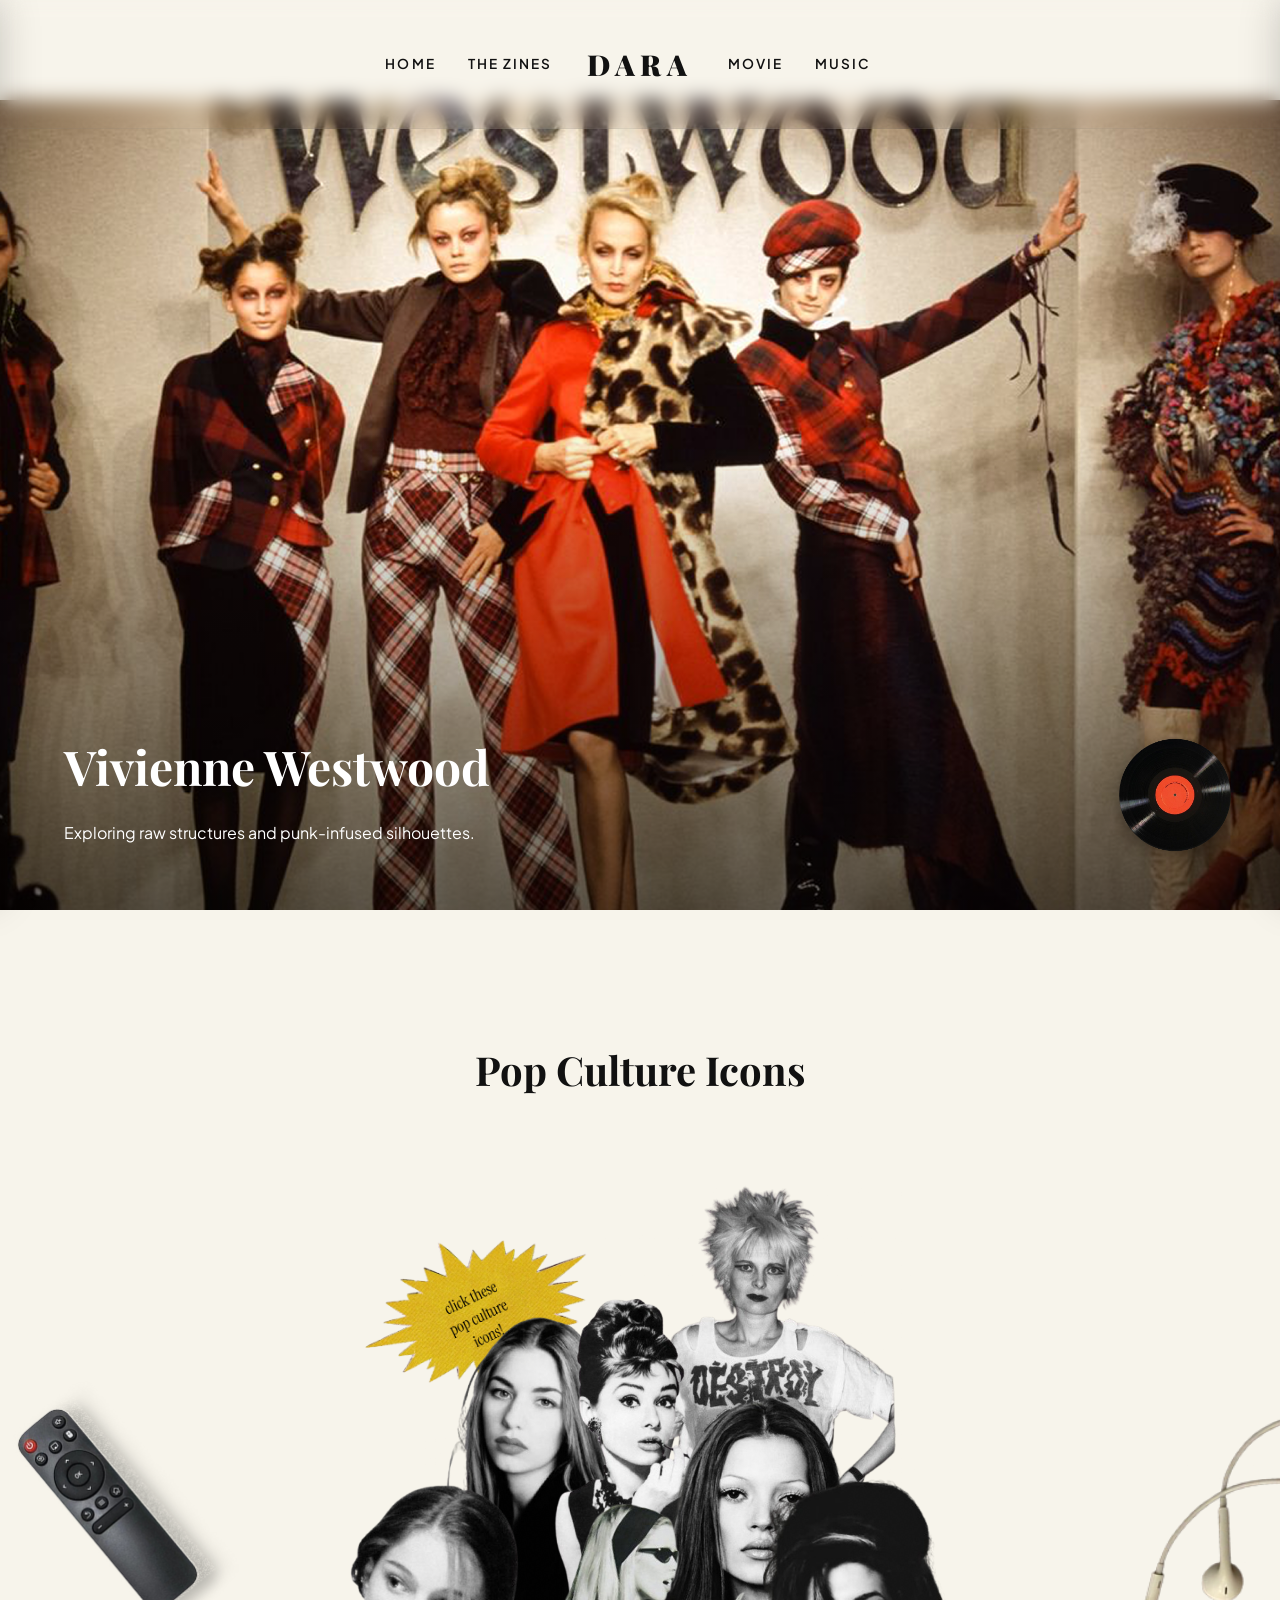
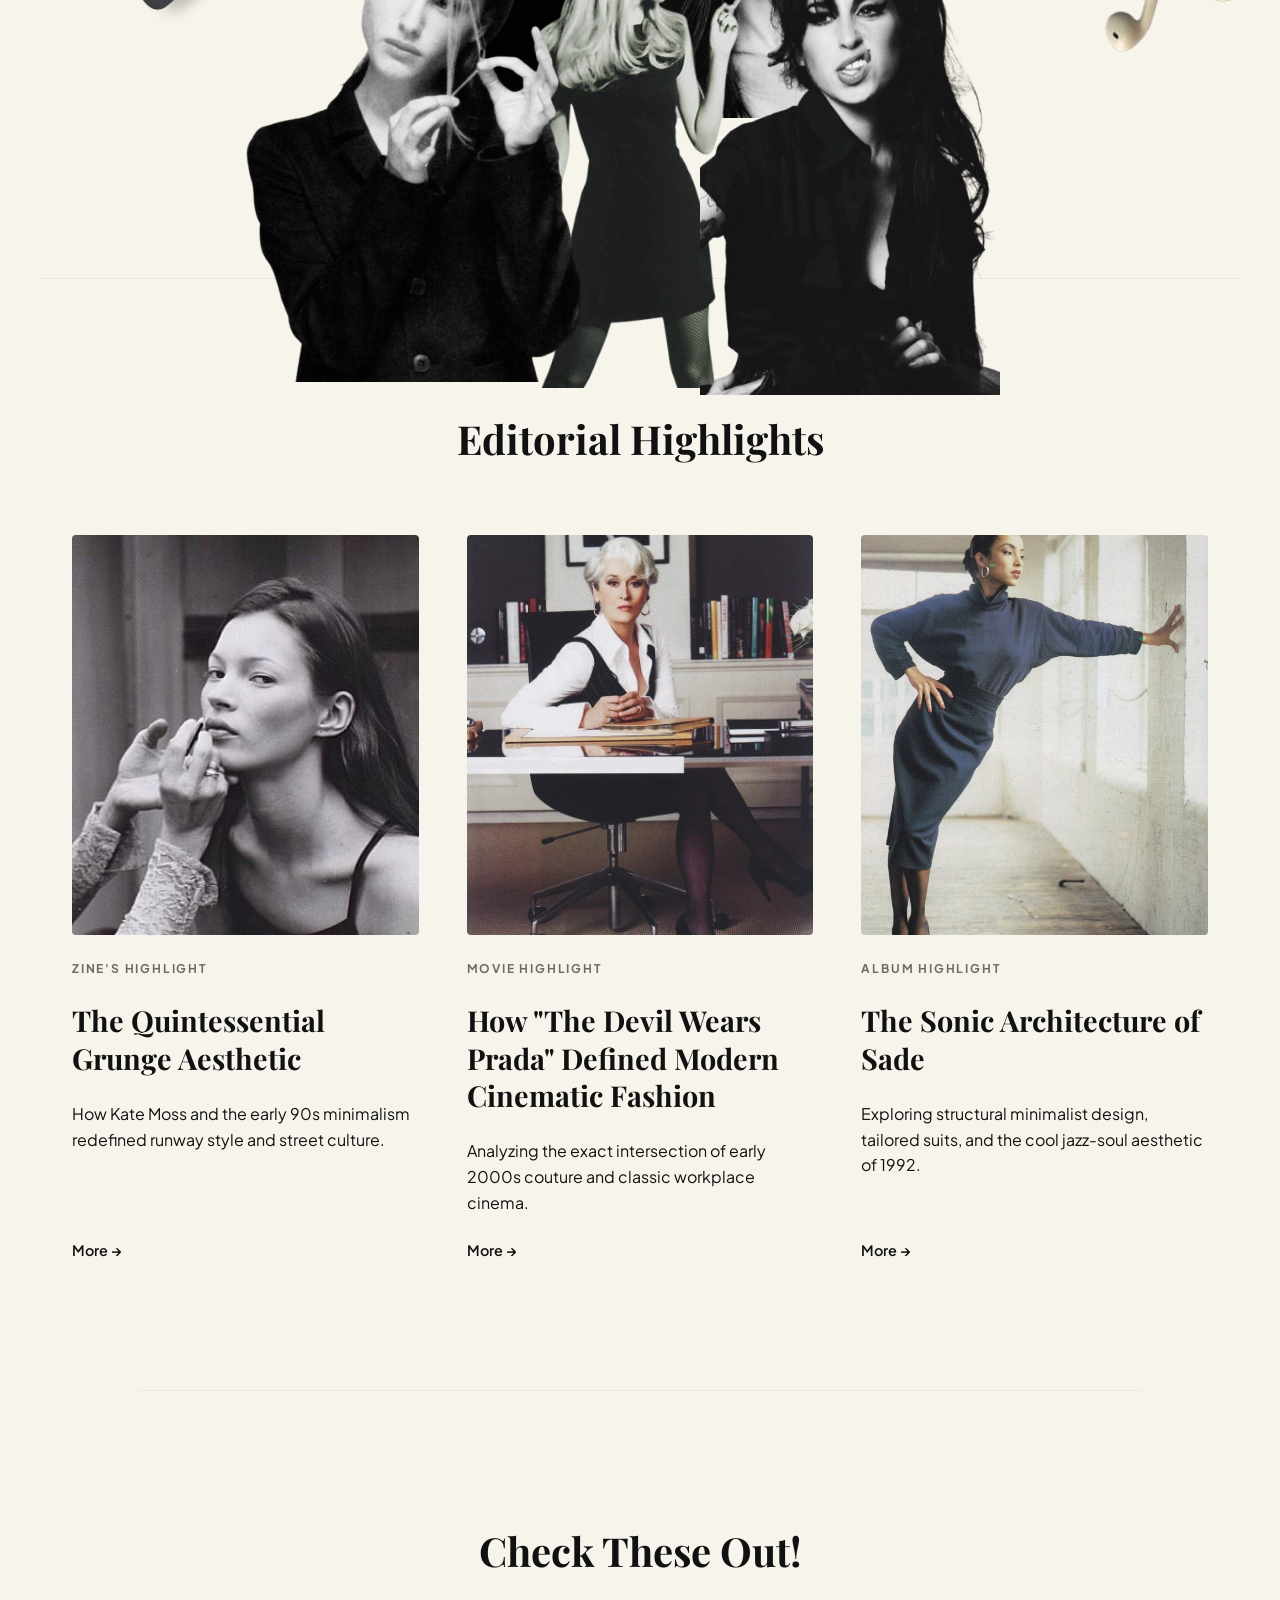
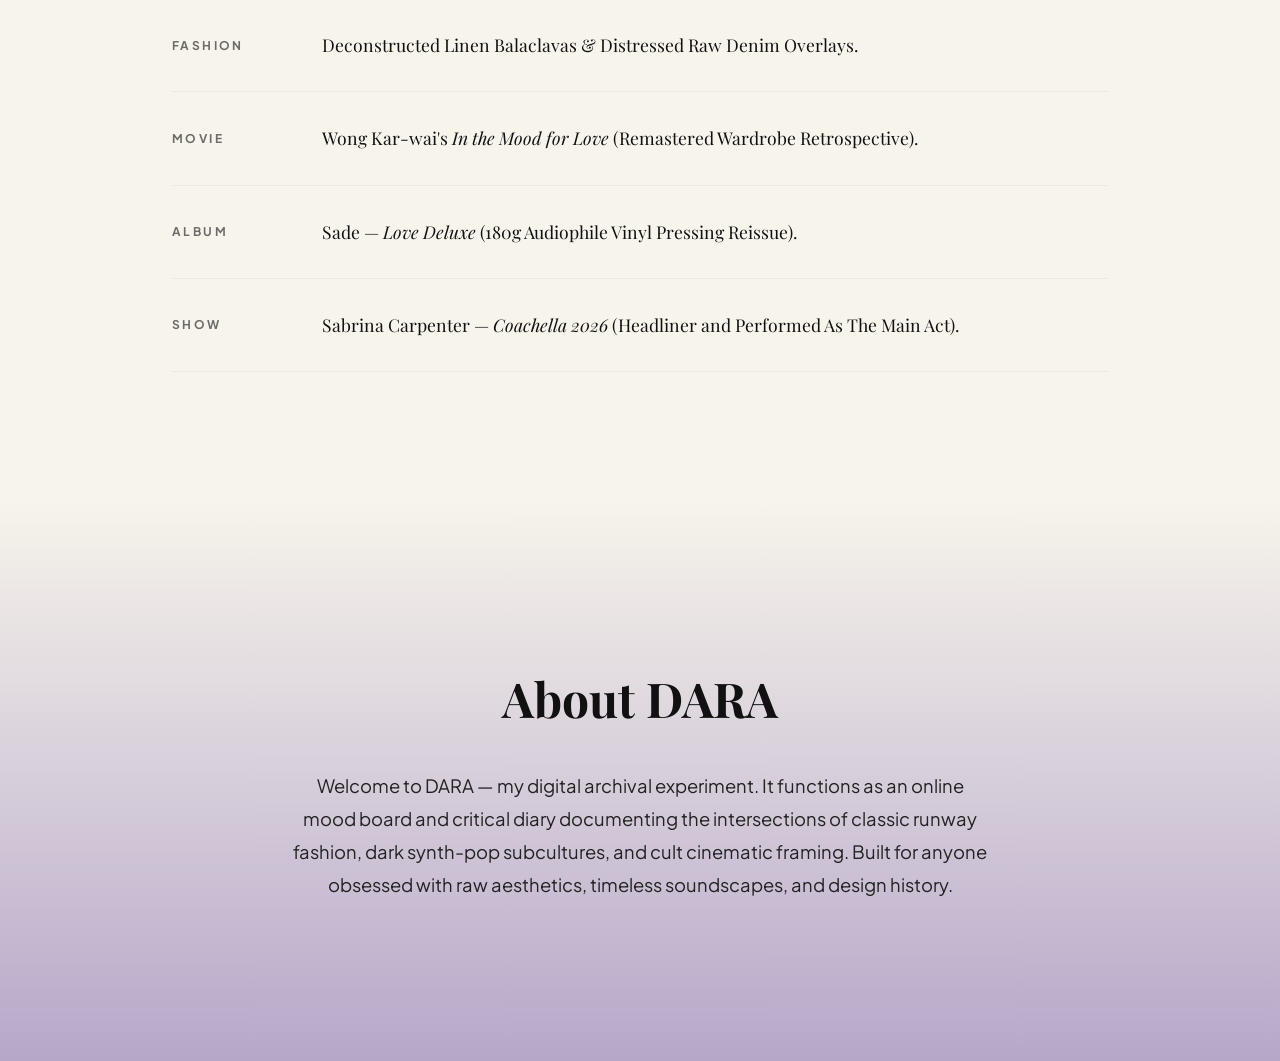
==== magazine.html @ bf5cf1cb "Update magazine.html" ====
<!DOCTYPE html>
<html lang="en">
<head>
    <meta charset="UTF-8">
    <meta name="viewport" content="width=device-width, initial-scale=1.0">
    <title>DARA — The Editor's Desk</title>
    <!-- Google Fonts for Editorial Typography -->
    <link rel="preconnect" href="https://fonts.googleapis.com">
    <link rel="preconnect" href="https://fonts.gstatic.com" crossorigin>
    <link href="https://fonts.googleapis.com/css2?family=Playfair+Display:ital,wght@0,400..900;1,400..900&family=Plus+Jakarta+Sans:ital,wght@0,200..800;1,200..800&display=swap" rel="stylesheet">
    
    <style>
        /* --- CSS VARIABLES & THEMES --- */
        :root {
            --bg-color: #F7F4EB;
            --text-color: #111111;
            --accent-color: #B6A7C9; /* Petal Dust */
            --modal-bg: rgba(233, 141, 178, 0.8); /* Vivienne Westwood Pink with high transparency */
            --nav-gap: 2rem;
            --font-serif: 'Playfair Display', Georgia, serif;
            --font-sans: 'Plus Jakarta Sans', sans-serif;
            --transition: all 0.4s cubic-bezier(0.25, 1, 0.5, 1);
        }

        [data-theme="dark"] {
            --bg-color: #111111;
            --text-color: #F7F4EB;
        }

        /* --- BASIC RESET & LAYOUT --- */
        * {
            box-sizing: border-box;
            margin: 0;
            padding: 0;
        }

        body {
            background-color: var(--bg-color);
            color: var(--text-color);
            font-family: var(--font-sans);
            transition: var(--transition);
            overflow-x: hidden;
            line-height: 1.6;
        }

        a {
            color: inherit;
            text-decoration: none;
        }

        /* --- HEADER & NAVIGATION --- */
        header {
            position: fixed;
            top: 0;
            left: 0;
            width: 100%;
            z-index: 100;
            background: transparent;
            backdrop-filter: blur(5px);
            border-bottom: 1px solid rgba(128,128,128,0.1);
   
   /* 2. Webkit support prefix for older Safari/Mac browsers */
   -webkit-backdrop-filter: blur(10px);
    backdrop-filter: blur(10px);
	transform: translateZ(0);		
        } 


        .nav-container {
            max-width: 1200px;
            margin: 0 auto;
            display: flex;
            justify-content: space-between;
            align-items: center;
            padding: 1.5rem 2rem;
        }

        .nav-links {
            display: flex;
            list-style: none;
            gap: var(--nav-gap);
            font-weight: 600;
            font-size: 0.85rem;
            letter-spacing: 0.15em;
            text-transform: uppercase;
            align-items: center;
            flex: 1;
        }

        .nav-links.left { justify-content: flex-end; padding-right: 3rem; }
        .nav-links.right { justify-content: flex-start; padding-left: 3rem; }

        /* --- LOGO WITH LIGHT/DARK SUN-MOON HOVER --- */
        .logo-wrapper {
            position: relative;
            cursor: pointer;
            display: flex;
            align-items: center;
            justify-content: center;
            width: 80px;
            height: 80px;
            z-index: 101;
        }

        .logo-text {
            font-family: var(--font-serif);
            font-size: 1.8rem;
            font-weight: 900;
            letter-spacing: 0.2em;
            z-index: 2;
            transition: var(--transition);
        }

        /* The celestial object background */
        .celestial-bg {
            position: absolute;
            width: 40px;
            height: 40px;
            border-radius: 50%;
            background: #E5C158; /* Sun yellow */
            opacity: 0;
            transform: scale(0) rotate(0deg);
            transition: var(--transition);
            z-index: 1;
        }

        /* Dark mode crescent variant */
        [data-theme="dark"] .celestial-bg {
            background: transparent;
            box-shadow: 10px 10px 0 0 #F7F4EB;
            width: 30px;
            height: 30px;
            border-radius: 50%;
        }

        .logo-wrapper:hover .celestial-bg {
            opacity: 0.8;
            transform: scale(1.3) rotate(45deg);
        }

        /* --- HERO SLIDESHOW (Fade In/Out) --- */
        .slideshow-section {
            height: 90vh;
            position: relative;
            overflow: hidden;
            margin-top: 100px;
        }

        .slide {
            position: absolute;
            top: 0;
            left: 0;
            width: 100%;
            height: 100%;
            opacity: 0;
            transition: opacity 1.5s ease-in-out;
            background-size: cover;
            background-position: center;
            display: flex;
            align-items: flex-end;
            padding: 4rem;
        }

        .slide.active {
            opacity: 1;
        }

        .slide-overlay {
            position: absolute;
            top: 0;
            left: 0;
            width: 100%;
            height: 100%;
            background: linear-gradient(to top, rgba(0,0,0,0.6) 0%, rgba(0,0,0,0) 60%);
            z-index: 1;
        }

        .slide-content {
            position: relative;
            z-index: 2;
            color: #fff;
            max-width: 600px;
        }

        .slide-content h2 {
            font-family: var(--font-serif);
            font-size: 3rem;
            margin-bottom: 1rem;
        }

        /* --- SCROLL REVEAL COLLAGE --- */
        .collage-section {
            padding: 8rem 2rem;
            text-align: center;
            max-width: 1100px;
            margin: 0 auto;
        }

        .collage-section h2 {
            font-family: var(--font-serif);
            font-size: 2.5rem;
            margin-bottom: 3rem;
        }

        /* Pop-up on scroll effect container */
        .reveal-box {
            opacity: 0;
            transform: translateY(100px);
            transition: opacity 1.2s cubic-bezier(0.215, 0.61, 0.355, 1), 
                        transform 1.2s cubic-bezier(0.215, 0.61, 0.355, 1);
        }

        .reveal-box.active {
            opacity: 1;
            transform: translateY(0);
        }

        /* --- COLLAGE-GRID STYLES --- */
        .collage-grid {
            position: relative;
            height: 600px;
            width: 100%;
            max-width: 1000px;
            margin: 0 auto;
            background: transparent;
            overflow: visible;
        }

        /* Ensure images render cleanly without borders or backgrounds */
        .collage-item {
            position: absolute;
            cursor: pointer;
            transition: var(--transition);
            background: transparent;
        }

        .collage-item img {
            width: 100%;
            height: auto;
            display: block;
            background: transparent;
        }

        .collage-item:hover {
            transform: scale(1.05);
            z-index: 15;
        }

        /* Positioning matching your transparent PNG layout */
        #natalie-clip { top: 55%; left: 10%; width: 34%; z-index: 5;}
        #amy-icon     { top: 52%; left: 56%; width: 30%; z-index: 5;}
        #kate-icon    { top: 38%; left: 47%; width: 34%; z-index: 3;}
        #audrey-icon  { top: 10%; left: 36%; width: 30%; z-index: 2;}
        #viv-icon     { top: 5%;  left: 45%; width: 33%; z-index: 1;}
        #sofia-icon   { top: 25%; left: 24%; width: 32%; z-index: 0;}
        #claudia-icon { top: 58%; left: 30%; width: 36%; z-index: 4;}

        /* The Speech Bubble (non-clickable info asset) */
        #speech-bubble {
            top: 15%; 
            left: 20%; 
            width: 28%;
            pointer-events: none;
            z-index: -1;
        }

        /* Invisible Hotspots over your Remote and Earphone positions */
        .hotspot-trigger {
            position: absolute;
            cursor: pointer;
            background: transparent;
            border: none;
            outline: none;
            z-index: 12;
            transition: transform 0.3s ease;
        }
        .hotspot-trigger:hover {
            transform: scale(1.1);
        }

        /* Aligning remote and earphone layers on the left side */
        #remote-icon {
            top: 37%;
            left: -14%;
            width: 25%;
            z-index: 10;
            cursor: pointer;
        }

        #earphone-icon {
            top: 30%;
            left: 90%;
            width: 45%;
            z-index: 9;
            cursor: pointer;
        }

     /* --- UPDATED SIDE SLIDE-IN PANELS --- */
        .slide-panel {
            position: fixed;
            top: 0;
            width: 420px;
            height: 100vh;
            background-color: var(--bg-color);
            color: var(--text-color);
            z-index: 9999;
            padding: 3rem 2rem;
            transition: transform 0.5s cubic-bezier(0.16, 1, 0.3, 1);
            box-shadow: 0 0 40px rgba(0,0,0,0.2);
            overflow-y: auto;
            display: flex;
            flex-direction: column;
            border-left: 1px solid rgba(128,128,128,0.1);
            border-right: 1px solid rgba(128,128,128,0.1);
        }

        /* Movie panel starts hidden off the LEFT screen edge */
        #moviePanel {
            left: 0;
            right: auto;
            transform: translateX(-100%);
        }

        /* Music panel starts hidden off the RIGHT screen edge */
        #musicPanel {
            right: 0;
            left: auto;
            transform: translateX(100%);
        }

        /* Force panels to slide smoothly to their active states */
        #moviePanel.active {
            transform: translateX(0) !important;
        }

        #musicPanel.active {
            transform: translateX(0) !important;
        }
        .slide-panel.active {
            transform: translateX(0);
        }

        /* Internal Panel styling */
        .panel-header {
            display: flex;
            justify-content: space-between;
            align-items: center;
            margin-bottom: 2.5rem;
            padding-bottom: 1rem;
            border-bottom: 1px solid rgba(128,128,128,0.15);
        }

        .panel-header h3 {
            font-family: var(--font-serif);
            font-size: 1.8rem;
            letter-spacing: 0.05em;
            text-transform: uppercase;
        }

        .close-panel-btn {
            background: transparent;
            border: none;
            font-size: 2rem;
            cursor: pointer;
            color: var(--text-color);
            line-height: 1;
            transition: transform 0.3s ease;
        }

        .close-panel-btn:hover {
            transform: rotate(90deg);
        }

        /* Curated Card List Inside Panels */
        .panel-content-list {
            display: flex;
            flex-direction: column;
            gap: 2rem;
        }

        .panel-card {
            display: flex;
            flex-direction: column;
            gap: 0.8rem;
        }

        .panel-card-img {
            width: 100%;
            height: 180px;
            object-fit: cover;
            border-radius: 4px;
            filter: grayscale(40%);
            transition: filter 0.3s ease;
        }

        .panel-card:hover .panel-card-img {
            filter: grayscale(0%);
        }

        .panel-card-meta {
            font-size: 0.7rem;
            font-weight: 700;
            text-transform: uppercase;
            letter-spacing: 0.1em;
            opacity: 0.6;
        }

        .panel-card-title {
            font-family: var(--font-serif);
            font-size: 1.25rem;
            line-height: 1.3;
        }

        .panel-card-desc {
            font-size: 0.9rem;
            opacity: 0.8;
        }
        
        /* Placeholders representing the pop culture collage assets */
        .item-center { width: 320px; z-index: 2; }
        .item-left { left: 10%; width: 180px; transform: rotate(-5deg); }
        .item-right { right: 10%; width: 180px; transform: rotate(5deg); }

        .collage-img {
            width: 100%;
            height: auto;
            border-radius: 8px;
            display: block;
        }

        .floating-badge {
            position: absolute;
            top: 10%;
            left: 20%;
            background: #E5C158;
            color: #000;
            padding: 10px 20px;
            font-size: 0.8rem;
            font-weight: 700;
            text-transform: uppercase;
            clip-path: polygon(50% 0%, 90% 20%, 100% 60%, 75% 100%, 25% 100%, 0% 60%, 10% 20%);
            animation: bounce 3s infinite ease-in-out;
            pointer-events: none;
        }

        /* Panel Overlay */
        .panel-overlay {
            position: fixed;
            top: 0;
            left: 0;
            width: 100%;
            height: 100%;
            background: rgba(0,0,0,0.5);
            opacity: 0;
            pointer-events: none;
            transition: opacity 0.4s ease;
            z-index: 9998;
        }

        .panel-overlay.active {
            opacity: 1;
            pointer-events: all;
        }

        /* --- ARTICLE HIGHLIGHTS --- */
        .highlights-section {
            padding: 8rem 2rem;
            max-width: 1200px;
            margin: 0 auto;
            border-top: 1px solid rgba(128,128,128,0.1);
        }

        .highlights-section h2 {
            font-family: var(--font-serif);
            font-size: 2.5rem;
            margin-bottom: 4rem;
            text-align: center;
        }

        .highlights-grid {
            display: grid;
            grid-template-columns: repeat(auto-fit, minmax(320px, 1fr));
            gap: 3rem;
        }

        .article-card {
            display: flex;
            flex-direction: column;
            gap: 1.5rem;
        }

        .article-img {
            width: 100%;
            height: 400px;
            background-color: rgba(128,128,128,0.2);
            object-fit: cover;
            border-radius: 4px;
        }

        .article-tag {
            font-size: 0.75rem;
            font-weight: 700;
            letter-spacing: 0.15em;
            text-transform: uppercase;
            opacity: 0.6;
        }

        .article-title {
            font-family: var(--font-serif);
            font-size: 1.8rem;
            line-height: 1.3;
        }

        .article-link {
            font-weight: 600;
            font-size: 0.9rem;
            display: inline-flex;
            align-items: center;
            gap: 0.5rem;
            margin-top: auto;
        }

        /* --- CHECK THESE OUT SECTION --- */
        .recommend-section {
            padding: 8rem 2rem;
            max-width: 1000px;
            margin: 0 auto;
            border-top: 1px solid rgba(128,128,128,0.1);
        }

        .recommend-section h2 {
            font-family: var(--font-serif);
            font-size: 2.5rem;
            margin-bottom: 3rem;
            text-align: center;
        }

        .recommend-list {
            display: flex;
            flex-direction: column;
            gap: 2rem;
        }

        .recommend-item {
            display: grid;
            grid-template-columns: 150px 1fr;
            padding-bottom: 2rem;
            border-bottom: 1px solid rgba(128,128,128,0.1);
            align-items: center;
        }

        .recommend-category {
            font-size: 0.75rem;
            font-weight: 700;
            letter-spacing: 0.2em;
            text-transform: uppercase;
            opacity: 0.6;
        }

        .recommend-content {
            font-size: 1.1rem;
            font-family: var(--font-serif);
        }

        /* --- ABOUT ME WITH GRADIENT BACKGROUND --- */
        .about-section {
            padding: 10rem 2rem;
            text-align: center;
            /* Gradient transitioning from natural page background to Petal Dust */
            background: linear-gradient(to bottom, var(--bg-color) 0%, var(--accent-color) 100%);
            transition: background 0.8s ease;
        }

        .about-container {
            max-width: 700px;
            margin: 0 auto;
        }

        .about-container h2 {
            font-family: var(--font-serif);
            font-size: 3rem;
            margin-bottom: 2rem;
            color: #111111; /* Keep readable on petal dust */
        }

        .about-container p {
            font-size: 1.15rem;
            line-height: 1.8;
            color: #222222;
        }

      /* --- LOOKBOOK MODAL (Sleek, Tiny & See-Through) --- */
        .modal {
            position: fixed;
            top: 0;
            left: 0;
            width: 100%;
            height: 100%;
            background: rgba(0,0,0,0.4); /* Softer backdrop behind the modal */
            z-index: 200;
            opacity: 0;
            pointer-events: none;
            transition: var(--transition);
            display: flex;
            align-items: center;
            justify-content: center;
            padding: 1rem;
        }

        .modal.active {
            opacity: 1;
            pointer-events: all;
        }

        .modal-content {
            background-color: rgba(233, 141, 178, 0.35); /* Lowered opacity dramatically */
            backdrop-filter: blur(8px);
            -webkit-backdrop-filter: blur(8px);
            color: var(--text-color);
            width: auto; /* Shrinks container exactly to image width */
            max-width: 550px; /* Kept it tiny and constrained */
            border-radius: 12px;
            padding: 1.5rem; /* Reduced massive padding */
            position: relative;
            transform: scale(0.95);
            transition: var(--transition);
            box-shadow: 0 15px 30px rgba(0,0,0,0.25);
            border: 1px solid rgba(255, 255, 255, 0.2);
        }

        .modal.active .modal-content {
            transform: scale(1);
        }

        .close-modal {
            position: absolute;
            top: 0.75rem;
            right: 1rem;
            background: transparent;
            border: none;
            font-size: 1.8rem;
            cursor: pointer;
            color: #111;
            z-index: 10;
            transition: transform 0.3s ease;
        }
        
        /* Forces dark mode compatibility if you toggle the celestial theme */
        [data-theme="dark"] .close-modal {
            color: #fff;
        }

        .close-modal:hover {
            transform: rotate(90deg);
        }

        /* Switched grid layout to a vertical stack to highlight image */
        .lookbook-grid {
            display: flex;
            flex-direction: column;
            gap: 1rem;
            align-items: center;
        }

        .lookbook-main-img {
            width: 100%;
            max-height: 480px;
            object-fit: contain;
            border-radius: 6px;
        }

        .lookbook-details {
            text-align: center;
            width: 100%;
            padding: 0 0.5rem;
        }

        .lookbook-details h3 {
            font-family: var(--font-serif);
            font-size: 1.6rem;
            margin-bottom: 0.25rem;
        }

        .lookbook-details p {
            font-size: 0.9rem;
            line-height: 1.4;
            opacity: 0.85;
        }

        /* --- ANIMATIONS --- */
        @keyframes bounce {
            0%, 100% { transform: translateY(0); }
            50% { transform: translateY(-10px); }
        }

        /* --- RESPONSIVE ADJUSTMENTS --- */
        @media (max-width: 768px) {
            .nav-container {
                flex-direction: column;
                gap: 1rem;
            }
            .nav-links.left { padding: 0; justify-content: center; }
            .nav-links.right { padding: 0; justify-content: center; }
            .slideshow-section { height: 60vh; }
            .lookbook-grid { grid-template-columns: 1fr; }
            .lookbook-main-img { height: 300px; }
        }
		
		/* Container Wrapper Positioned at Bottom Right */
.music-widget-wrapper {
  position: fixed;
  bottom: 20px;
  right: 20px;
  z-index: 99999;
  font-family: -apple-system, BlinkMacSystemFont, "Segoe UI", Roboto, sans-serif;
  box-sizing: border-box;
}

/* ── SPINNING CD IMAGE TRIGGER STYLES ── */
		
		/* ── SCROLLING ANCHOR & SCALE ADJUSTMENT FOR THE CD ONLY ── */
#widget-cd-trigger {
    position: fixed; /* Makes it follow smoothly when you scroll */
    bottom: 30px;    /* Distance from the bottom of the screen */
    right: 30px;     /* Distance from the right side of the screen */
    width: 150px;     /* 👈 Increased width (adjust this number to go even bigger) */
    height: 150px;    /* 👈 Increased height (keep this matching width for a perfect circle) */
    z-index: 9998;   /* Keeps it floating securely above the text layers */
    cursor: pointer;
}

#widget-cd-trigger img {
    width: 100%;
    height: 100%;
    display: block;
}
		
.cd-trigger {
  width: 70px;
  height: 70px;
  cursor: pointer;
  display: flex;
  align-items: center;
  justify-content: center;
  transition: transform 0.3s ease, opacity 0.3s ease;
}

.cd-image {
  width: 100%;
  height: 100%;
  object-fit: contain;
  filter: drop-shadow(0 4px 8px rgba(0, 0, 0, 0.3));
  animation: constant-spin 4s linear infinite; /* Keeps YOUR cd spinning constantly */
}

.cd-trigger:hover {
  transform: scale(1.1);
}

/* Constant Rotation Keyframe */
@keyframes constant-spin {
  from { transform: rotate(0deg); }
  to { transform: rotate(360deg); }
}

/* ── VISIBILITY TOGGLES ── */
.widget-hidden {
  opacity: 0 !important;
  transform: translateY(20px) scale(0.95) !important;
  pointer-events: none !important;
}

.cd-hidden {
  opacity: 0;
  pointer-events: none;
  transform: scale(0.5) rotate(180deg);
}

/* ── MUSIC WIDGET STYLES ── */
.music-widget {
  width: 280px;
  background: linear-gradient(135deg, rgba(210, 215, 223, 0.45), rgba(150, 160, 175, 0.45));
  backdrop-filter: blur(12px);
  -webkit-backdrop-filter: blur(12px);
  border: 1px solid rgba(255, 255, 255, 0.4);
  border-radius: 16px;
  padding: 20px;
  box-shadow: 0 8px 32px 0 rgba(0, 0, 0, 0.15);
  color: #2c3e50;
  transition: all 0.4s cubic-bezier(0.25, 1, 0.5, 1);
  overflow: hidden;
  opacity: 1;
}

.widget-header {
  font-size: 11px;
  text-transform: uppercase;
  letter-spacing: 2px;
  text-align: center;
  opacity: 0.7;
  border-bottom: 1px solid rgba(0, 0, 0, 0.1);
  padding-bottom: 8px;
  margin-bottom: 12px;
}

.now-playing-label {
  font-size: 13px;
  font-weight: 600;
  text-align: center;
  margin-bottom: 8px;
}

.widget-controls {
  display: flex;
  justify-content: center;
  gap: 20px;
  margin-bottom: 15px;
}

.nav-btn {
  background: none;
  border: none;
  font-size: 18px;
  cursor: pointer;
  color: #2c3e50;
  padding: 5px 10px;
  transition: transform 0.2s;
}

.nav-btn:hover { transform: scale(1.2); }

.album-cover-box {
  width: 140px;
  height: 140px;
  margin: 0 auto 15px auto;
  border-radius: 8px;
  overflow: hidden;
  box-shadow: 0 4px 15px rgba(0, 0, 0, 0.1);
  background-color: rgba(0, 0, 0, 0.05);
}

.album-cover-box img { width: 100%; height: 100%; object-fit: cover; }
.track-title { font-weight: bold; font-size: 16px; text-align: center; margin-bottom: 2px; }
.artist-name { font-size: 13px; text-align: center; opacity: 0.8; margin-bottom: 15px; }

.widget-footer-controls {
  display: flex;
  align-items: center;
  gap: 10px;
  border-top: 1px solid rgba(0, 0, 0, 0.1);
  padding-top: 12px;
}

.volume-label { font-size: 12px; font-weight: 500; }
.volume-bar { flex-grow: 1; accent-color: #7f8c8d; cursor: pointer; height: 4px; }

.close-btn {
  background: rgba(0, 0, 0, 0.08);
  border: none;
  font-size: 16px;
  font-weight: bold;
  cursor: pointer;
  width: 24px;
  height: 24px;
  border-radius: 50%;
  display: flex;
  align-items: center;
  justify-content: center;
  color: #2c3e50;
  transition: background 0.2s;
}

.close-btn:hover {
  background: rgba(231, 76, 60, 0.2);
  color: #c0392b;
}

/* Collapsed Layout Modifications */
.music-widget.collapsed {
  width: 220px;
  padding: 12px 15px;
  border-radius: 12px;
}
.music-widget.collapsed .widget-expanded-content {
  opacity: 0; max-height: 0; pointer-events: none; margin-bottom: 0;
}
.music-widget.collapsed .widget-footer-controls { border-top: none; padding-top: 0; }
.music-widget.collapsed .volume-label { display: none; }
        
        /* Add scroll-behavior to your html selector */
        html {
            scroll-behavior: smooth; 
        }

        /* Add scroll-margin-top to your article-card class so it stops beautifully below the header */
        .article-card {
            scroll-margin-top: 120px; 
        }
        
    </style>
</head>
<body data-theme="light">

    <!-- HEADER / NAVIGATION -->
    <header>
        <div class="nav-container">
            <!-- Left Side Navigation Links -->
            <ul class="nav-links left">
                <li><a href="index.html">Home</a></li>
                <li><a href="#fashion">The Zines</a></li>
            </ul>

            <!-- Interactive Logo in Center -->
            <div class="logo-wrapper" onclick="toggleTheme()" title="Click to Change Theme">
                <div class="celestial-bg"></div>
                <div class="logo-text">DARA</div>
            </div>

           <!-- Right Side Navigation Links (UPDATED) -->
        <ul class="nav-links right">
            <li><a href="javascript:void(0)" onclick="togglePanel('moviePanel')">Movie</a></li>
            <li><a href="javascript:void(0)" onclick="togglePanel('musicPanel')">Music</a></li>
        </ul>
        </div>
    </header>

    <!-- FADE SLIDESHOW -->
    <section id="home" class="slideshow-section">
        <!-- Slide 1 -->
        <div class="slide active" style="background-image: url('img/previews/previews/preview1.png');">
            <div class="slide-overlay"></div>
            <div class="slide-content">
                <h2>Vivienne Westwood</h2>
                <p>Exploring raw structures and punk-infused silhouettes.</p>
            </div>
        </div>
        <!-- Slide 2 -->
        <div class="slide" style="background-image: url('img/previews/previews/preview2.png');">
            <div class="slide-overlay"></div>
            <div class="slide-content">
                <h2>Sofia's Vison</h2>
                <p>Cinematic snapshots that becomes cult clasics.</p>
            </div>
        </div>
        <!-- Slide 3 -->
        <div class="slide" style="background-image: url('img/previews/previews/preview3.png');">
            <div class="slide-overlay"></div>
            <div class="slide-content">
                <h2>ME AND MR JONES</h2>
                <p>Amy's sounds.</p>
            </div>
        </div>
    </section>

   <!-- SCROLL POP-UP COLLAGE (CLEAN VERSION) -->
    <section class="collage-section">
        <h2>Pop Culture Icons</h2>
        
        <div class="reveal-box" id="scrollCollage">
            <div class="collage-grid">
                
                <!-- Non-clickable Speech Bubble -->
                <div class="collage-item" id="speech-bubble">
                    <img src="img/star.png" alt="Interaction Callout">
                </div>

                <!-- Just use data-id to map to the JavaScript database -->
                <div class="collage-item" id="audrey-icon" data-id="audrey">
                    <img src="img/icons/icons/audrey.png" alt="Audrey Hepburn">
                </div>
                
                <div class="collage-item" id="viv-icon" data-id="viv">
                    <img src="img/icons/icons/viv.png" alt="Vivienne Westwood">
                </div>

                <div class="collage-item" id="kate-icon" data-id="kate">
                    <img src="img/icons/icons/kate.png" alt="Kate Moss">
                </div>

                <div class="collage-item" id="amy-icon" data-id="amy">
                    <img src="img/icons/icons/amy.png" alt="Amy Winehouse">
                </div>
                
                <div class="collage-item" id="natalie-clip" data-id="natalie">
                    <img src="img/icons/icons/natalie.png" alt="Natalie Portman">
                </div>

                <div class="collage-item" id="sofia-icon" data-id="sofia">
                    <img src="img/icons/icons/sofia.png"
						 alt="Sofia Coppola">
				
                </div>
                
                <div class="collage-item" id="claudia-icon" data-id="claudia">
                    <img src="img/icons/icons/claudia.png" alt="Claudia Schiffer">
                </div>

                <!-- Interactive triggers for slide-in panels -->
                <div class="collage-item" id="remote-icon" onclick="togglePanel('moviePanel')">
                    <img src="img/remote.png" alt="Movie Trigger">
                </div>

                <div class="collage-item" id="earphone-icon" onclick="togglePanel('musicPanel')">
                    <img src="img/earphone.png" alt="Music Trigger">
                </div>

            </div>
        </div>
    </section>

    <!-- ARTICLE HIGHLIGHTS -->
    <section class="highlights-section">
        <h2>Editorial Highlights</h2>
        <div class="highlights-grid">
            
            <!-- Article 1: Fashion (This is the new highlight linked from the top nav bar) -->
        <article id="fashion" class="article-card">
            <img class="article-img" src="img/kateM.jpg" alt="Fashion Highlight">
            <span class="article-tag">Zine's Highlight</span>
            <h3 class="article-title">The Quintessential Grunge Aesthetic</h3>
            <p>How Kate Moss and the early 90s minimalism redefined runway style and street culture.</p>
    <!-- Triggers the Kate Moss lookbook popup directly -->
    <a href="javascript:void(0)" onclick="openLookbook('Kate Moss', 'img/lookbooks/lookbooks/Kate Moss.png', 'The quintessential grunge aesthetic, defining 90s cool.')" class="article-link">More &rarr;</a>
</article>
            
            <!-- Article 2: Movie -->
            <article id="movie" class="article-card">
                <img class="article-img" src="img/DWP.jpg" alt="Cinema Still">
                <span class="article-tag">Movie Highlight</span>
                <h3 class="article-title">How "The Devil Wears Prada" Defined Modern Cinematic Fashion</h3>
                <p>Analyzing the exact intersection of early 2000s couture and classic workplace cinema.</p>
                <a href="javascript:void(0)" onclick="togglePanel('moviePanel', 'prada-entry')" class="article-link">More &rarr;</a>
</article>

            <!-- Article 3: Music -->
            <article id="music" class="article-card">
                <img class="article-img" src="img/Sade.jpg" alt="Vinyl Archive">
                <span class="article-tag">Album Highlight</span>
                <h3 class="article-title">The Sonic Architecture of Sade</h3>
                <p>Exploring structural minimalist design, tailored suits, and the cool jazz-soul aesthetic of 1992.</p>
                <a href="javascript:void(0)" onclick="togglePanel('musicPanel', 'sade-entry')" class="article-link">More &rarr;</a>
</article>

        </div>
    </section>

    <!-- CHECK THESE OUT SECTION -->
    <section class="recommend-section">
        <h2>Check These Out!</h2>
        <div class="recommend-list">
            
            <div class="recommend-item">
                <div class="recommend-category">Fashion</div>
                <div class="recommend-content">Deconstructed Linen Balaclavas & Distressed Raw Denim Overlays.</div>
            </div>

            <div class="recommend-item">
                <div class="recommend-category">Movie</div>
                <div class="recommend-content">Wong Kar-wai's <em>In the Mood for Love</em> (Remastered Wardrobe Retrospective).</div>
            </div>

            <div class="recommend-item">
                <div class="recommend-category">Album</div>
                <div class="recommend-content">Sade — <em>Love Deluxe</em> (180g Audiophile Vinyl Pressing Reissue).</div>
            </div>

            <div class="recommend-item">
                <div class="recommend-category">Show</div>
                <div class="recommend-content">Sabrina Carpenter — <em>Coachella 2026</em> (Headliner and Performed As The Main Act).</div>
            </div>

        </div>
    </section>

    <!-- ABOUT ME WITH GRADIENT TO PETAL DUST -->
    <section class="about-section">
        <div class="about-container">
            <h2>About DARA</h2>
            <p>Welcome to DARA — my digital archival experiment. It functions as an online mood board and critical diary documenting the intersections of classic runway fashion, dark synth-pop subcultures, and cult cinematic framing. Built for anyone obsessed with raw aesthetics, timeless soundscapes, and design history.</p>
        </div>
    </section>

    <!-- THE LOOKBOOK POP-UP MODAL -->
    <div class="modal" id="lookbookModal">
        <div class="modal-content">
            <button class="close-modal" onclick="closeLookbook()">&times;</button>
            <div class="lookbook-grid">
                <img id="modalImg" class="lookbook-main-img" src="" alt="Lookbook Shot">
                <div class="lookbook-details">
                    <h3 id="modalTitle">Title</h3>
                    <p id="modalDesc">Detailed description about the aesthetic influence.</p>
                </div>
            </div>
        </div>
    </div>

    <!-- SLIDE-IN PANELS & OVERLAY MARKUP -->
    <div class="panel-overlay" id="panelOverlay" onclick="closeAllPanels()"></div>

    <!-- MOVIE/CINEMATIC PANEL (Slides from Left) -->
    <div id="moviePanel" class="slide-panel">
        <div class="panel-header">
            <h3>Movies</h3>
            <button class="close-panel-btn" onclick="closeAllPanels()">&times;</button>
        </div>
        
        <div class="panel-content-list">
            <!-- Curated Entry 1 -->
            <div class="panel-card">
                <img class="panel-card-img" src="img/fallenangels.jpg" alt="Cinema Film">
                <span class="panel-card-meta">Director Spotlight</span>
                <h4 class="panel-card-title">Wong Kar-wai's Use of Color</h4>
                <p class="panel-card-desc">An exploration of saturated greens, melancholy blues, and crimson red tones in 90s Hong Kong cinema.</p>
                <a href="https://www.youtube.com/watch?v=oy60XQ4U048&t=510s" onclick="closeAllPanels()" style="font-size: 0.85rem; font-weight: 700; text-decoration: underline;">Watch The Makings of</a>
            </div>

            <!-- Curated Entry 2 -->
            <div class="panel-card" id="prada-entry">
    <img class="panel-card-img" src="img/andy.jpg" alt="cinema">
                <span class="panel-card-meta">Costume Archives</span>
                <h4 class="panel-card-title">Making a Timeless capsule</h4>
                <p class="panel-card-desc">How Devil Wears Prada, encapsulates.</p>
                <a href="https://www.youtube.com/watch?v=-rDTRuCOs9g" style="font-size: 0.85rem; font-weight: 700; text-decoration: underline;">Watch The Best Scene Ever Written</a>
            </div>
        </div>
    </div>

    <!-- MUSIC/SONIC PANEL (Slides from Right) -->
    <div id="musicPanel" class="slide-panel">
        <div class="panel-header">
            <h3>Music</h3>
            <button class="close-panel-btn" onclick="closeAllPanels()">&times;</button>
        </div>
        
        <div class="panel-content-list">
            <!-- Curated Entry 1 -->
            <div class="panel-card">
                <img class="panel-card-img" src="img/musicsection1.jpg" alt="Vinyl record">
                <span class="panel-card-meta">Subculture Sound</span>
                <h4 class="panel-card-title">The Evolution of R & B</h4>
                <p class="panel-card-desc">From late 1930s  to modern synthesizer-heavy analog revivals.</p>
                <a href="https://www.youtube.com/watch?v=LKesZBblmRc" onclick="closeAllPanels()" style="font-size: 0.85rem; font-weight: 700; text-decoration: underline;">TELL ME WHYYY </a>
            </div>

            <!-- Curated Entry 2 -->
            <div class="panel-card" id="sade-entry">
    <img class="panel-card-img" src="img/sadetitle.jpg" alt="Synth Deck">
                <span class="panel-card-meta">Album Analysis</span>
                <h4 class="panel-card-title">Sade's Cool Jazz Minimalisms</h4>
                <p class="panel-card-desc">A production breakdown of the empty spaces, clean basslines, and tight horn arrangements in "Love Deluxe".</p>
                <a href="https://www.youtube.com/watch?v=qpImxhappVA" style="font-size: 0.85rem; font-weight: 700; text-decoration: underline;">Listen UP!</a>
            </div>
        </div>
    </div>

	<!-- Music Widget Wrapper Container -->
<div class="music-widget-wrapper">

  <!-- Custom Image CD Trigger -->
  <div id="widget-cd-trigger" class="cd-trigger">
    <img src="img/cd.png" alt="Spinning Vinyl CD Control" class="cd-image">
  </div>

  <!-- Music Player Widget -->
  <div id="custom-music-widget" class="music-widget collapsed widget-hidden">
    <!-- Expanded Content Area -->
    <div class="widget-expanded-content">
      <div class="widget-header">Songs On Repeat</div>
      <div class="now-playing-label">Now Playing</div>
      
      <!-- Controls inside expanded view -->
      <div class="widget-controls">
        <button class="nav-btn" id="prev-btn">◀</button>
        <button class="nav-btn" id="next-btn">▶</button>
      </div>

      <!-- Album Art Window -->
      <div class="album-cover-box">
        <img id="widget-album-art" src="" alt="Album Cover">
      </div>

      <!-- Track & Artist Metadata -->
      <div id="widget-track-title" class="track-title">Loading...</div>
      <div id="widget-artist-name" class="artist-name">Loading...</div>
    </div>

    <!-- Persistent / Mini Component Controls -->
    <div class="widget-footer-controls">
      <span class="volume-label">Volume</span>
      <input type="range" id="widget-volume-slider" class="volume-bar" min="0" max="1" step="0.01" value="0.5">
      <button id="widget-close-btn" class="close-btn" title="Stop & Close">×</button>
    </div>
  </div>

</div>

<!-- Hidden HTML5 Audio Element for Background Streaming -->
<audio id="widget-audio-player" preload="auto"></audio>
	
<script>
  // 1. LIGHT / DARK MODE TOGGLE
    function toggleTheme() {
        const body = document.body;
        const currentTheme = body.getAttribute('data-theme');
        if (currentTheme === 'dark') {
            body.setAttribute('data-theme', 'light');
        } else {
            body.setAttribute('data-theme', 'dark');
        }
    }

    // 2. FADING HERO SLIDESHOW
    let currentSlide = 0;
    const slides = document.querySelectorAll('.slide');
    
    function showNextSlide() {
        slides[currentSlide].classList.remove('active');
        currentSlide = (currentSlide + 1) % slides.length;
        slides[currentSlide].classList.add('active');
    }
    setInterval(showNextSlide, 5000);

    // 3. SCROLL REVEAL EFFECT
    const observerOptions = {
        root: null,
        rootMargin: '0px',
        threshold: 0.15
    };

    const observer = new IntersectionObserver((entries) => {
        entries.forEach(entry => {
            if (entry.isIntersecting) {
                entry.target.classList.add('active');
            }
        });
    }, observerOptions);

    const scrollCollage = document.getElementById('scrollCollage');
    if (scrollCollage) {
        observer.observe(scrollCollage);
    }

    // 4. SIDE PANELS TOGGLE
   function togglePanel(panelId, targetCardId = null) {
    const panel = document.getElementById(panelId);
    const overlay = document.getElementById('panelOverlay');
    if (panel) {
        panel.classList.add('active');
        overlay.classList.add('active');
        
        // If a specific entry was requested, scroll the panel down to it automatically
        if (targetCardId) {
            setTimeout(() => {
                const targetCard = document.getElementById(targetCardId);
                if (targetCard) {
                    targetCard.scrollIntoView({ behavior: 'smooth', block: 'center' });
                }
            }, 300); // Small delay to let the panel finish sliding in first
        }
    }
}

    function closeAllPanels() {
        document.querySelectorAll('.slide-panel').forEach(panel => {
            panel.classList.remove('active');
        });
        document.getElementById('panelOverlay').classList.remove('active');
    }

    // 5. LOOKBOOK DATABASE & AUTO-CLICKER
    // If your lookbook images are in a folder (like img/), add it here! (e.g., img/Kate Moss.jpg)
    const lookbookData = {
        audrey: {
            title: "Audrey Hepburn",
            img: "img/lookbooks/lookbooks/Audrey Hepburn.png", 
            desc: "Timeless elegance defining mid-century cinematic style."
        },
        viv: {
            title: "Vivienne Westwood",
            img: "img/lookbooks/lookbooks/lookbookviv.jpeg",
            desc: "Godmother of Punk, disrupting fashion with rebellious tailoring."
        },
        kate: {
            title: "Kate Moss",
            img: "img/lookbooks/lookbooks/Kate Moss.png",
            desc: "The quintessential grunge aesthetic, defining 90s cool."
        },
        amy: {
            title: "Amy Winehouse",
            img: "img/lookbooks/lookbooks/Amy Winehouse.png",
            desc: "Retro soul revival, marked by dramatic style and powerful vocals."
        },
        natalie: {
            title: "Natalie Portman",
            img: "img/lookbooks/lookbooks/natalie portman.png",
            desc: "Focus and intense beauty in character driven cinema."
        },
        sofia: {
            title: "Sofia Coppola",
            img: "img/lookbooks/lookbooks/sofia coppola.png",
            desc: "Cinematic minimalism and a unique directorial vision."
        },
        claudia: {
            title: "Claudia Schiffer",
            img: "img/lookbooks/lookbooks/claudia.png",
            desc: "Supermodel era glamour and sophisticated poise."
        }
    };

    // Attach click events dynamically using the data-id attributes
    document.querySelectorAll('.collage-item[data-id]').forEach(item => {
        item.addEventListener('click', function() {
            const id = this.getAttribute('data-id');
            const data = lookbookData[id];
            if (data) {
                openLookbook(data.title, data.img, data.desc);
            }
        });
    });

    function openLookbook(title, imgUrl, description) {
        const modal = document.getElementById('lookbookModal');
        const modalImg = document.getElementById('modalImg');
        const modalTitle = document.getElementById('modalTitle');
        const modalDesc = document.getElementById('modalDesc');

        if (modal) {
            modalImg.src = imgUrl;
            modalTitle.textContent = title;
            modalDesc.textContent = description;
            modal.classList.add('active');
        }
    }

    function closeLookbook() {
        const modal = document.getElementById('lookbookModal');
        if (modal) {
            modal.classList.remove('active');
        }
    }

    // Close modal on outside click
    window.onclick = function(event) {
        const modal = document.getElementById('lookbookModal');
        if (event.target === modal) {
            closeLookbook();
        }
    }
	
	document.addEventListener('DOMContentLoaded', () => {
  const trackList = [
     {
      title: "Time (Clock of The Heart)",
      artist: "Culture Club",
      cover: "img/culture club.jpg",
      url: "music/Time (Clock Of The Heart).mp3"
    },
	  
	  {
      title: "On & On",
      artist: "Erykah Badu",
      cover: "img/music/erykah.jpg",
      url: "music/On & On.mp3"
    },
	 {
      title: "Like Smoke",
      artist: "Amy Winehouse",
      cover: "img/amy.png",
      url: "music/Like Smoke.mp3"
    },
 
    {
      title: "Back & Forth",
      artist: "Aaliyah",
      cover: "img/music/aaliyah.webp",
      url: "music/Back & Forth.mp3"
    },

	  {
      title: "Underneath the Stars",
      artist: "Mariah Carey",
      cover: "img/music/mariah.jpg",
      url: "music/Underneath the Stars.mp3"
    }
	  
  ];

  let currentTrackIndex = 0;
  
  // Elements
  const cdTrigger = document.getElementById('widget-cd-trigger');
  const widget = document.getElementById('custom-music-widget');
  const audioPlayer = document.getElementById('widget-audio-player');
  const albumArt = document.getElementById('widget-album-art');
  const trackTitle = document.getElementById('widget-track-title');
  const artistName = document.getElementById('widget-artist-name');
  
  const prevBtn = document.getElementById('prev-btn');
  const nextBtn = document.getElementById('next-btn');
  const volumeSlider = document.getElementById('widget-volume-slider');
  const closeBtn = document.getElementById('widget-close-btn');

  function loadTrack(index) {
    const track = trackList[index];
    trackTitle.textContent = track.title;
    artistName.textContent = track.artist;
    albumArt.src = track.cover;
    audioPlayer.src = track.url;
  }

  // Setup initial data
  loadTrack(currentTrackIndex);
  audioPlayer.volume = volumeSlider.value;

  // ── CD TO MUSIC PLAYER SWAP TRIGGER ──
  cdTrigger.addEventListener('click', () => {
    cdTrigger.classList.add('cd-hidden');
    // Give the CD a slight moment to scale out before displaying the box
    setTimeout(() => {
      widget.classList.remove('widget-hidden');
      // Briefly remove collapsed state so it bursts open beautifully on first click
      widget.classList.remove('collapsed');
      audioPlayer.play().catch(err => console.log("Autoplay context handled safely."));
    }, 150);
  });

  // Controls & Navigation
  prevBtn.addEventListener('click', (e) => {
    e.stopPropagation();
    currentTrackIndex = (currentTrackIndex - 1 + trackList.length) % trackList.length;
    loadTrack(currentTrackIndex);
    audioPlayer.play();
  });

  nextBtn.addEventListener('click', (e) => {
    e.stopPropagation();
    currentTrackIndex = (currentTrackIndex + 1) % trackList.length;
    loadTrack(currentTrackIndex);
    audioPlayer.play();
  });

		// Automatically play the next song when the current track finishes
if (audioPlayer) {
    audioPlayer.addEventListener('ended', () => {
        currentTrackIndex = (currentTrackIndex + 1) % trackList.length;
        loadTrack(currentTrackIndex);
        audioPlayer.play().catch(() => {
            console.log("Auto-play blocked by browser policy.");
        });
    });
}

  volumeSlider.addEventListener('input', (e) => {
    audioPlayer.volume = e.target.value;
  });

  // Re-expand on panel click if it was minimized to just the volume bar
  widget.addEventListener('click', (e) => {
    // Only expand if the widget is visible and currently minimized
    if (!widget.classList.contains('widget-hidden') && widget.classList.contains('collapsed')) {
      widget.classList.remove('collapsed');
    }
  });

  // Minifies to Volume Bar + X when clicking completely outside the music system
  document.addEventListener('click', (e) => {
    if (!widget.contains(e.target) && !cdTrigger.contains(e.target)) {
      if (!widget.classList.contains('widget-hidden')) {
        widget.classList.add('collapsed');
      }
    }
  });

  // ── THE CLOSE & RESET ENGINE (Clicking X) ──
  closeBtn.addEventListener('click', (e) => {
    e.stopPropagation(); // Prevents layout panel expanding again immediately
    
    // Kill track completely
    audioPlayer.pause();
    audioPlayer.currentTime = 0;
    
    // Hide player panel, restore default styling, and surface the spinning CD back
    widget.classList.add('widget-hidden');
    widget.classList.add('collapsed');
    
    setTimeout(() => {
      cdTrigger.classList.remove('cd-hidden');
    }, 250);
  });
});
	
</script>
</body>
</html>
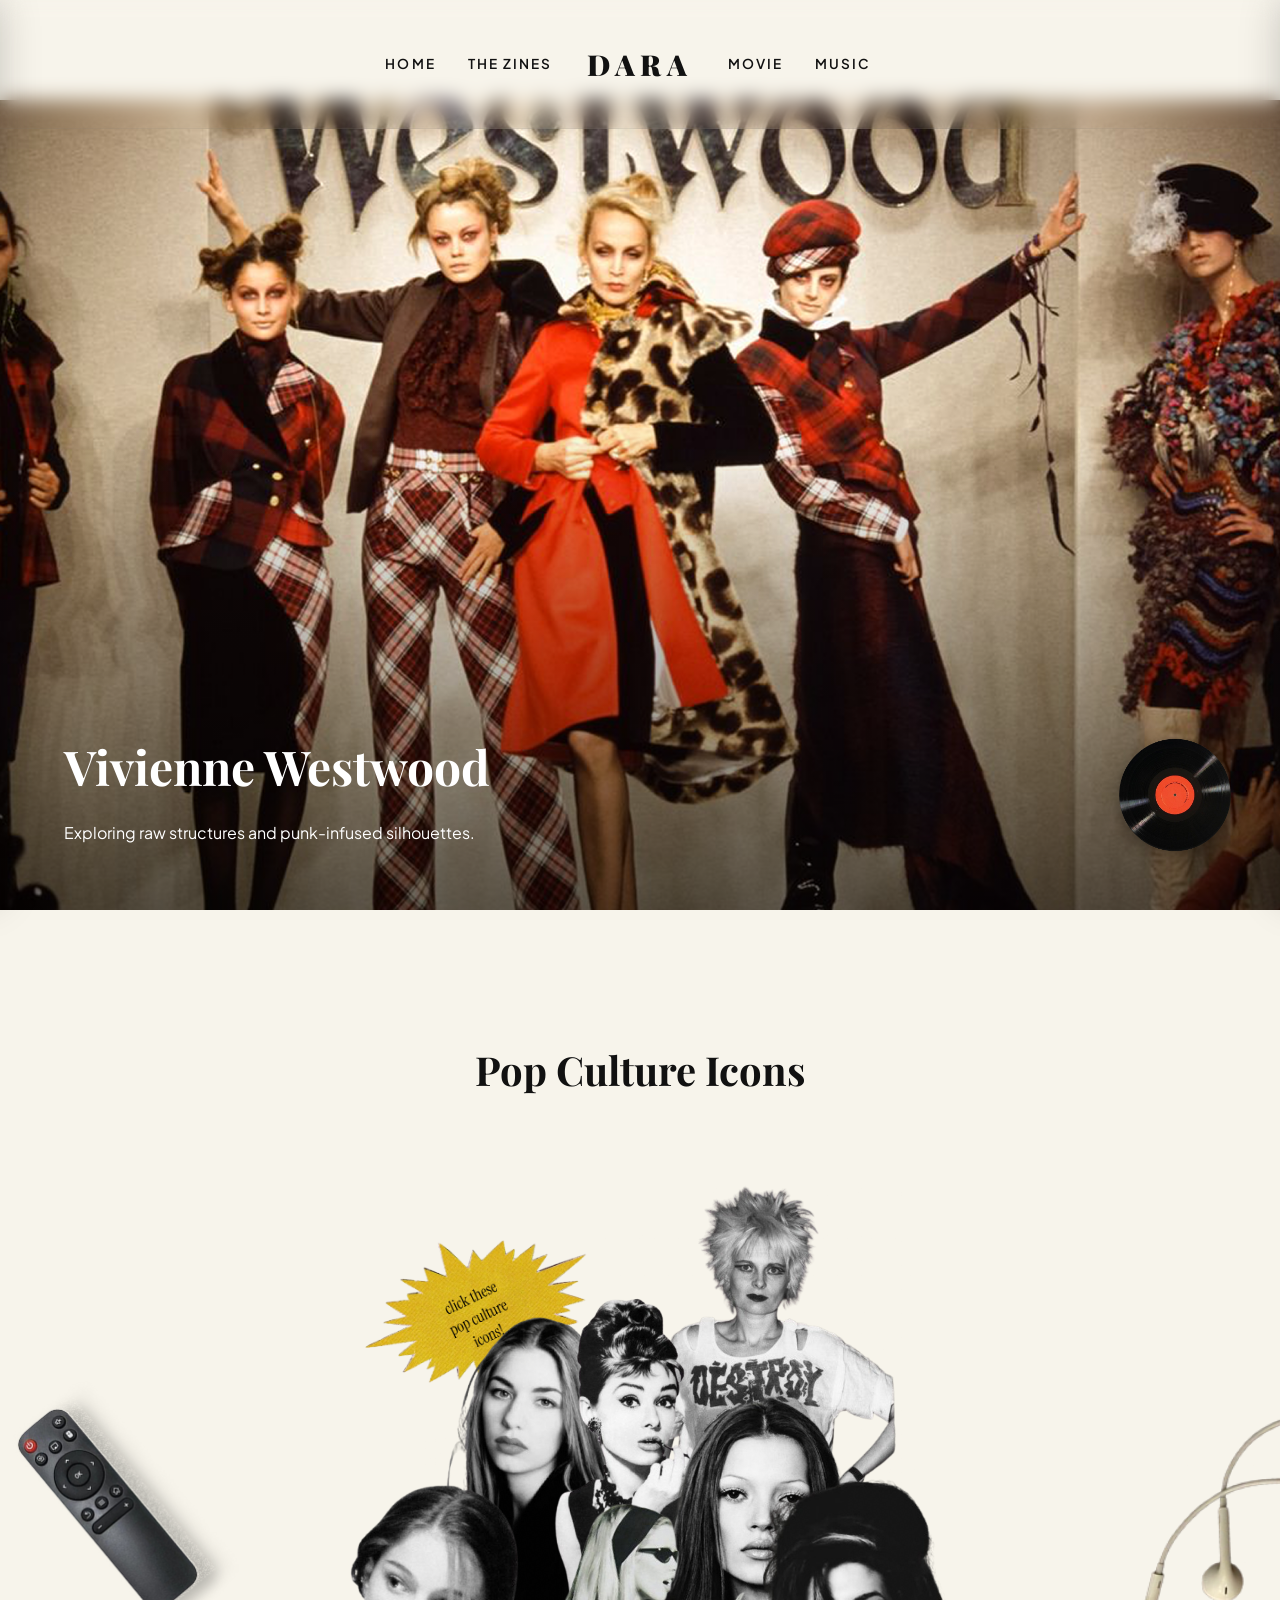
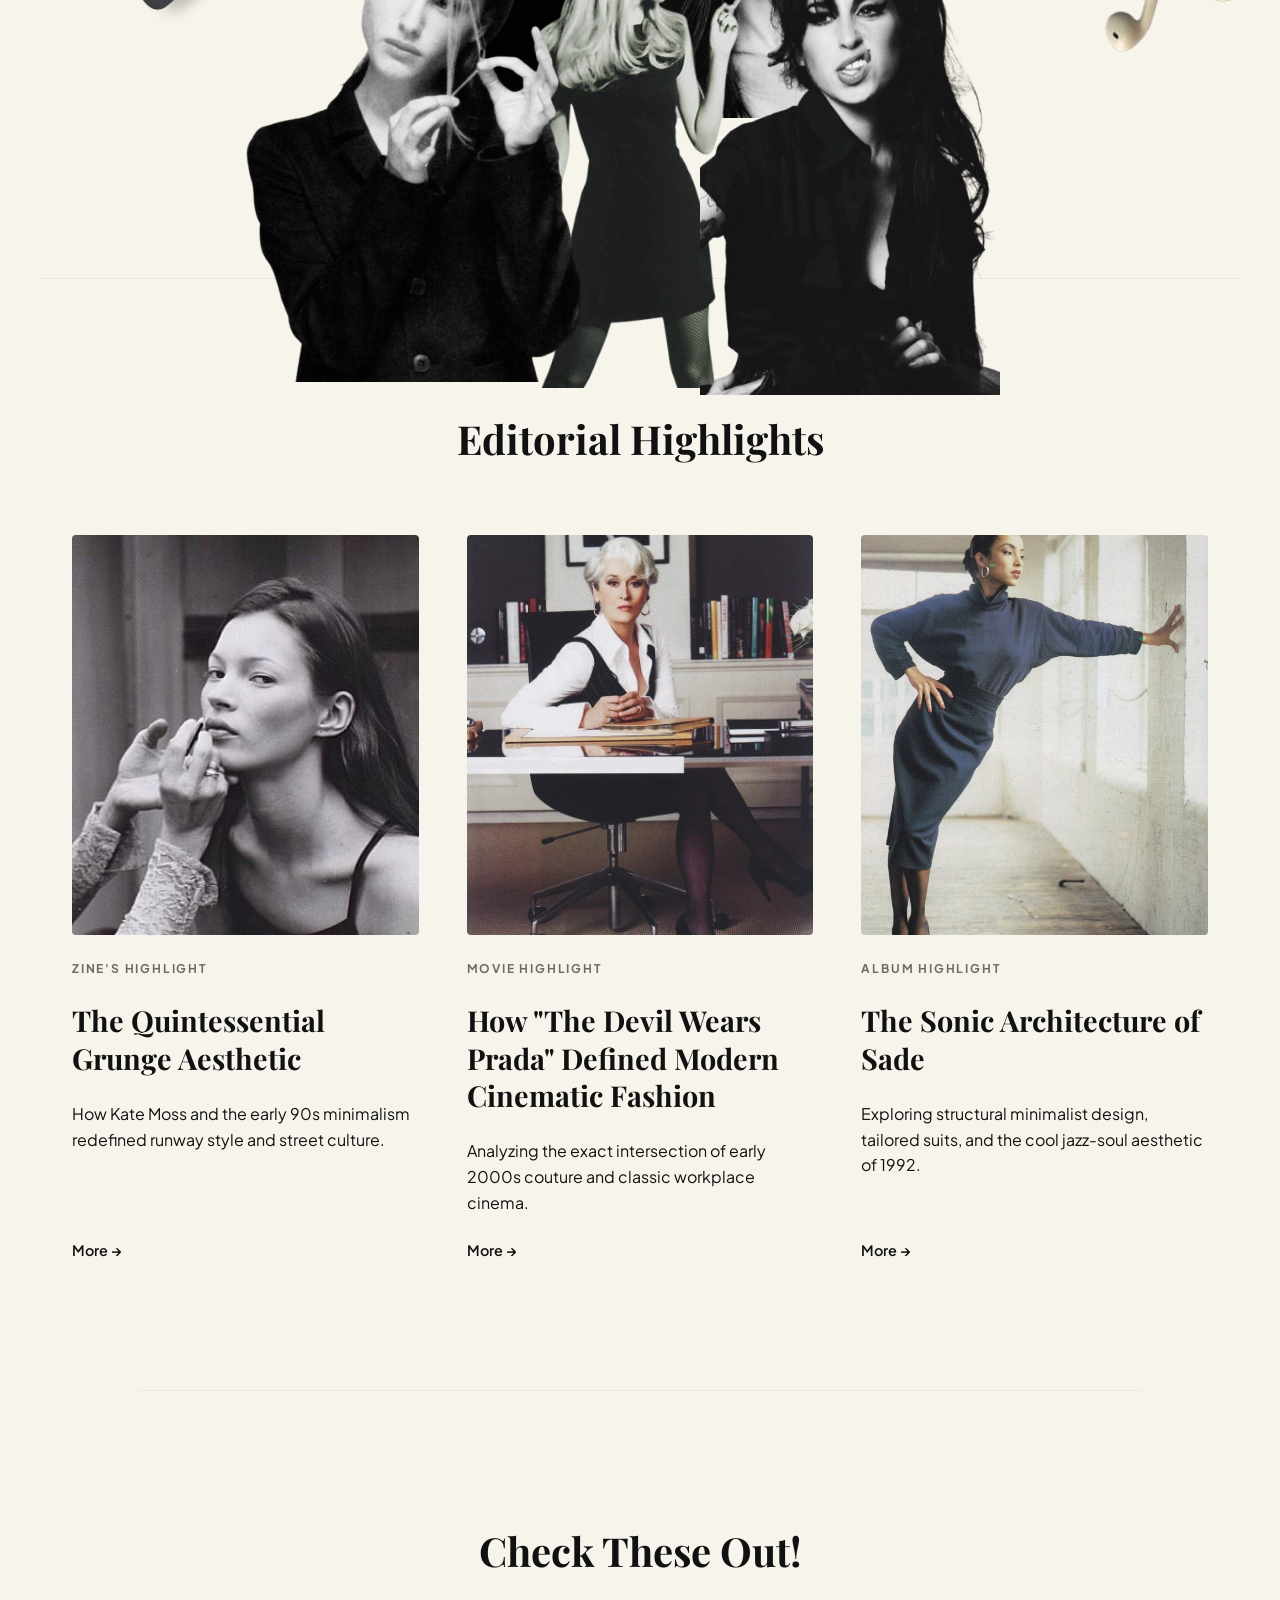
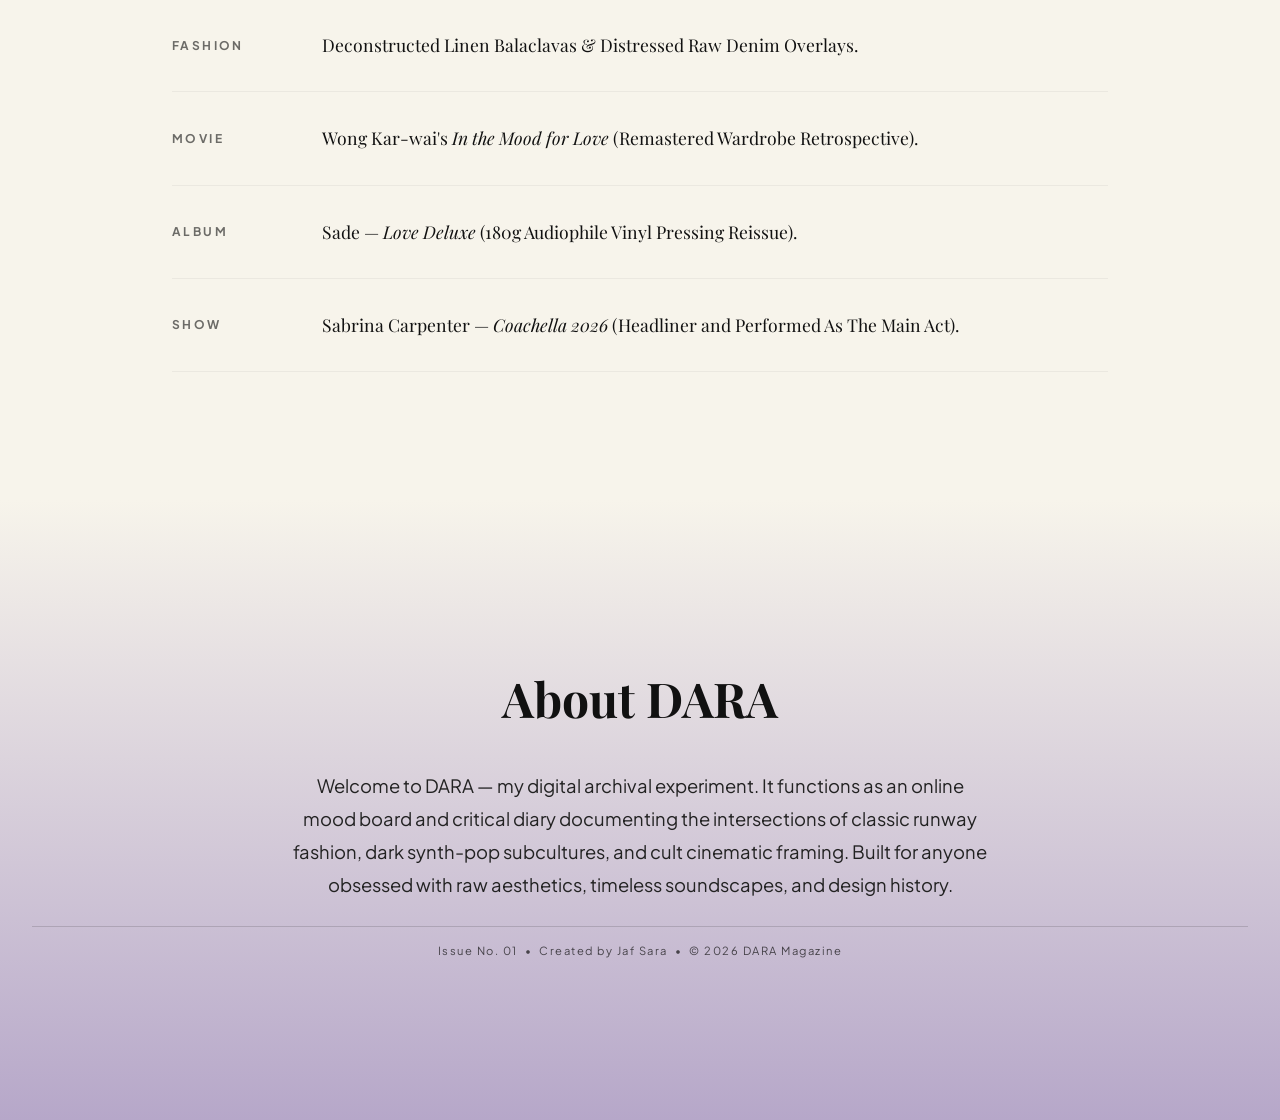
==== commit 2e116494: "Update magazine.html" ====
--- a/magazine.html
+++ b/magazine.html
@@ -886,6 +886,23 @@
 }
 .music-widget.collapsed .widget-footer-controls { border-top: none; padding-top: 0; }
 .music-widget.collapsed .volume-label { display: none; }
+
+		.dara-footer {
+    display: block !important;
+    visibility: visible !important;
+    position: relative !important;
+    
+    margin-top: 25px;
+    padding-top: 15px;
+    border-top: 1px solid rgba(0, 0, 0, 0.2); /* Subtle divider line */
+    
+    font-size: 0.7rem;
+    letter-spacing: 1.5px;
+    text-align: center;
+    color: #111111; /* Dark text to ensure high contrast against the purple */
+    opacity: 0.7;
+    z-index: 10;
+}
         
         /* Add scroll-behavior to your html selector */
         html {
@@ -1078,6 +1095,9 @@
             <h2>About DARA</h2>
             <p>Welcome to DARA — my digital archival experiment. It functions as an online mood board and critical diary documenting the intersections of classic runway fashion, dark synth-pop subcultures, and cult cinematic framing. Built for anyone obsessed with raw aesthetics, timeless soundscapes, and design history.</p>
         </div>
+		<footer class="dara-footer">
+        Issue No. 01 &nbsp;•&nbsp; Created by Jaf Sara &nbsp;•&nbsp; © 2026 DARA Magazine
+    </footer>
     </section>
 
     <!-- THE LOOKBOOK POP-UP MODAL -->
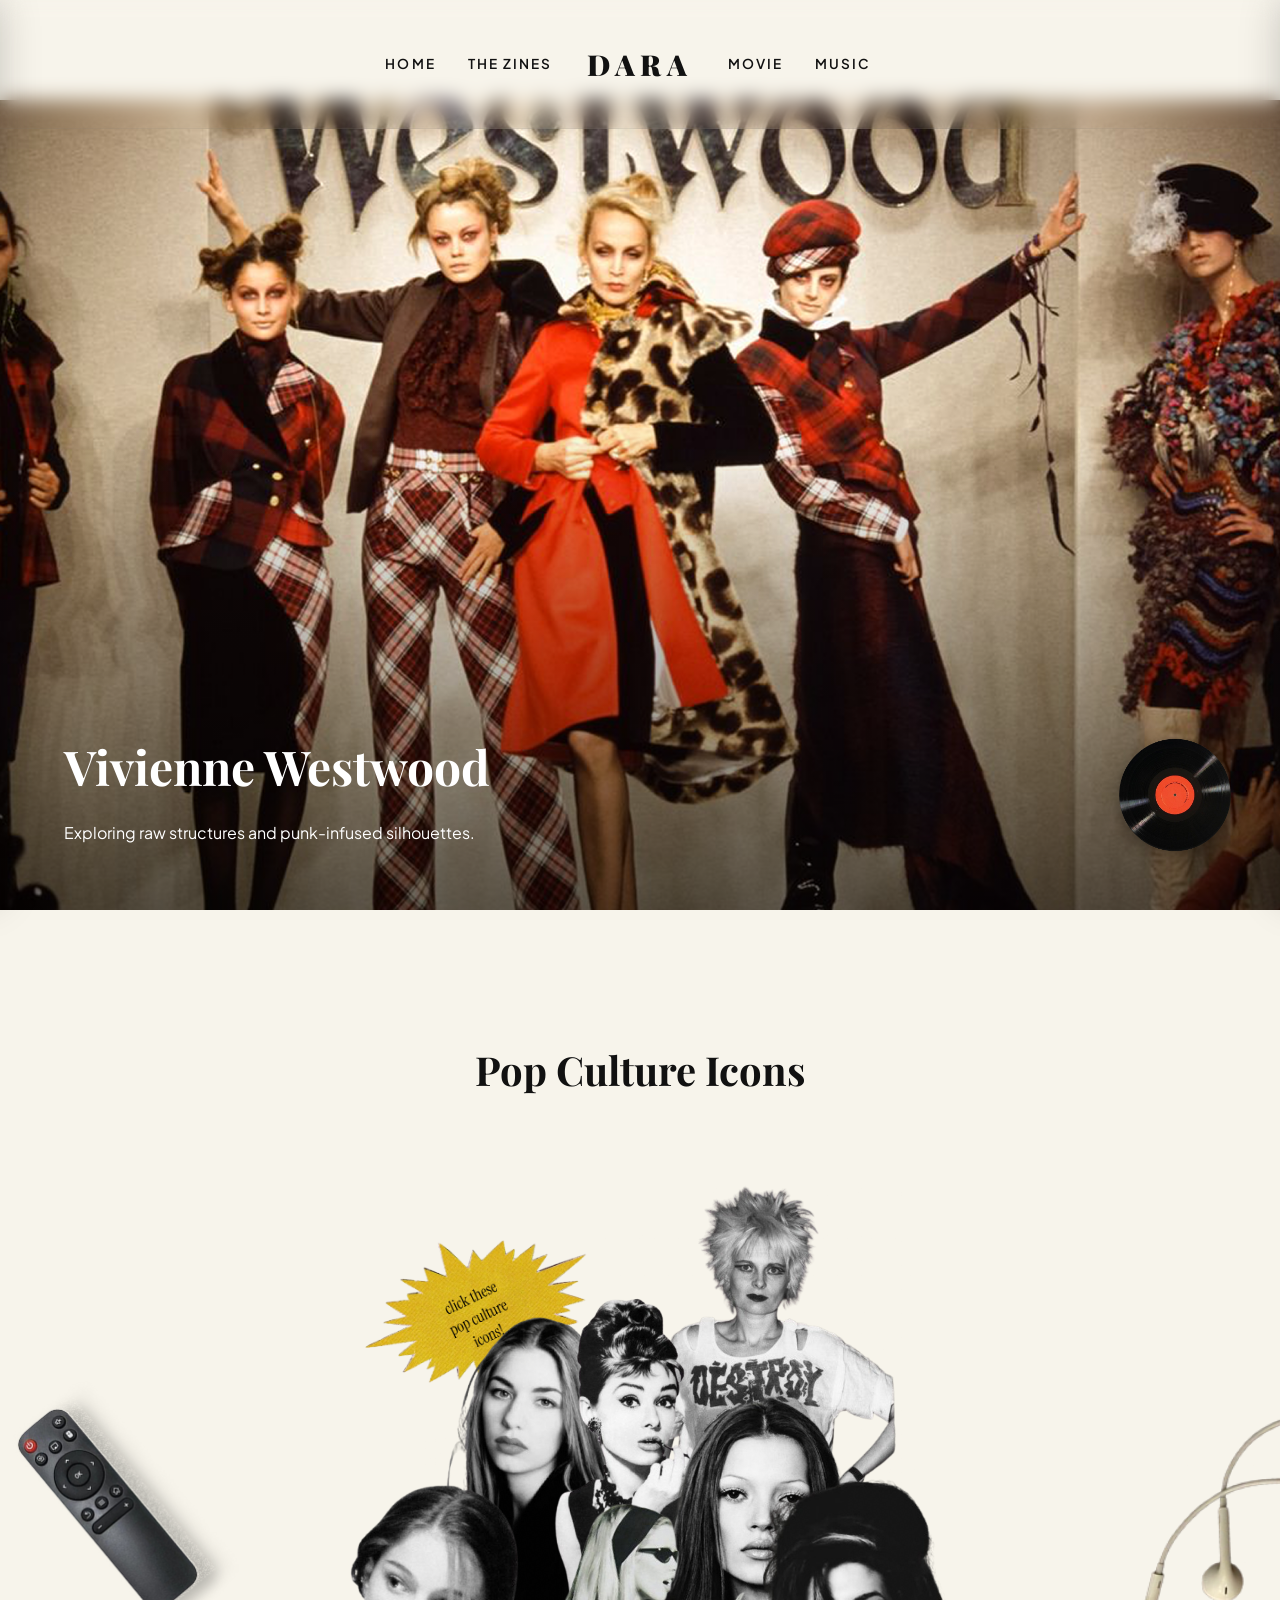
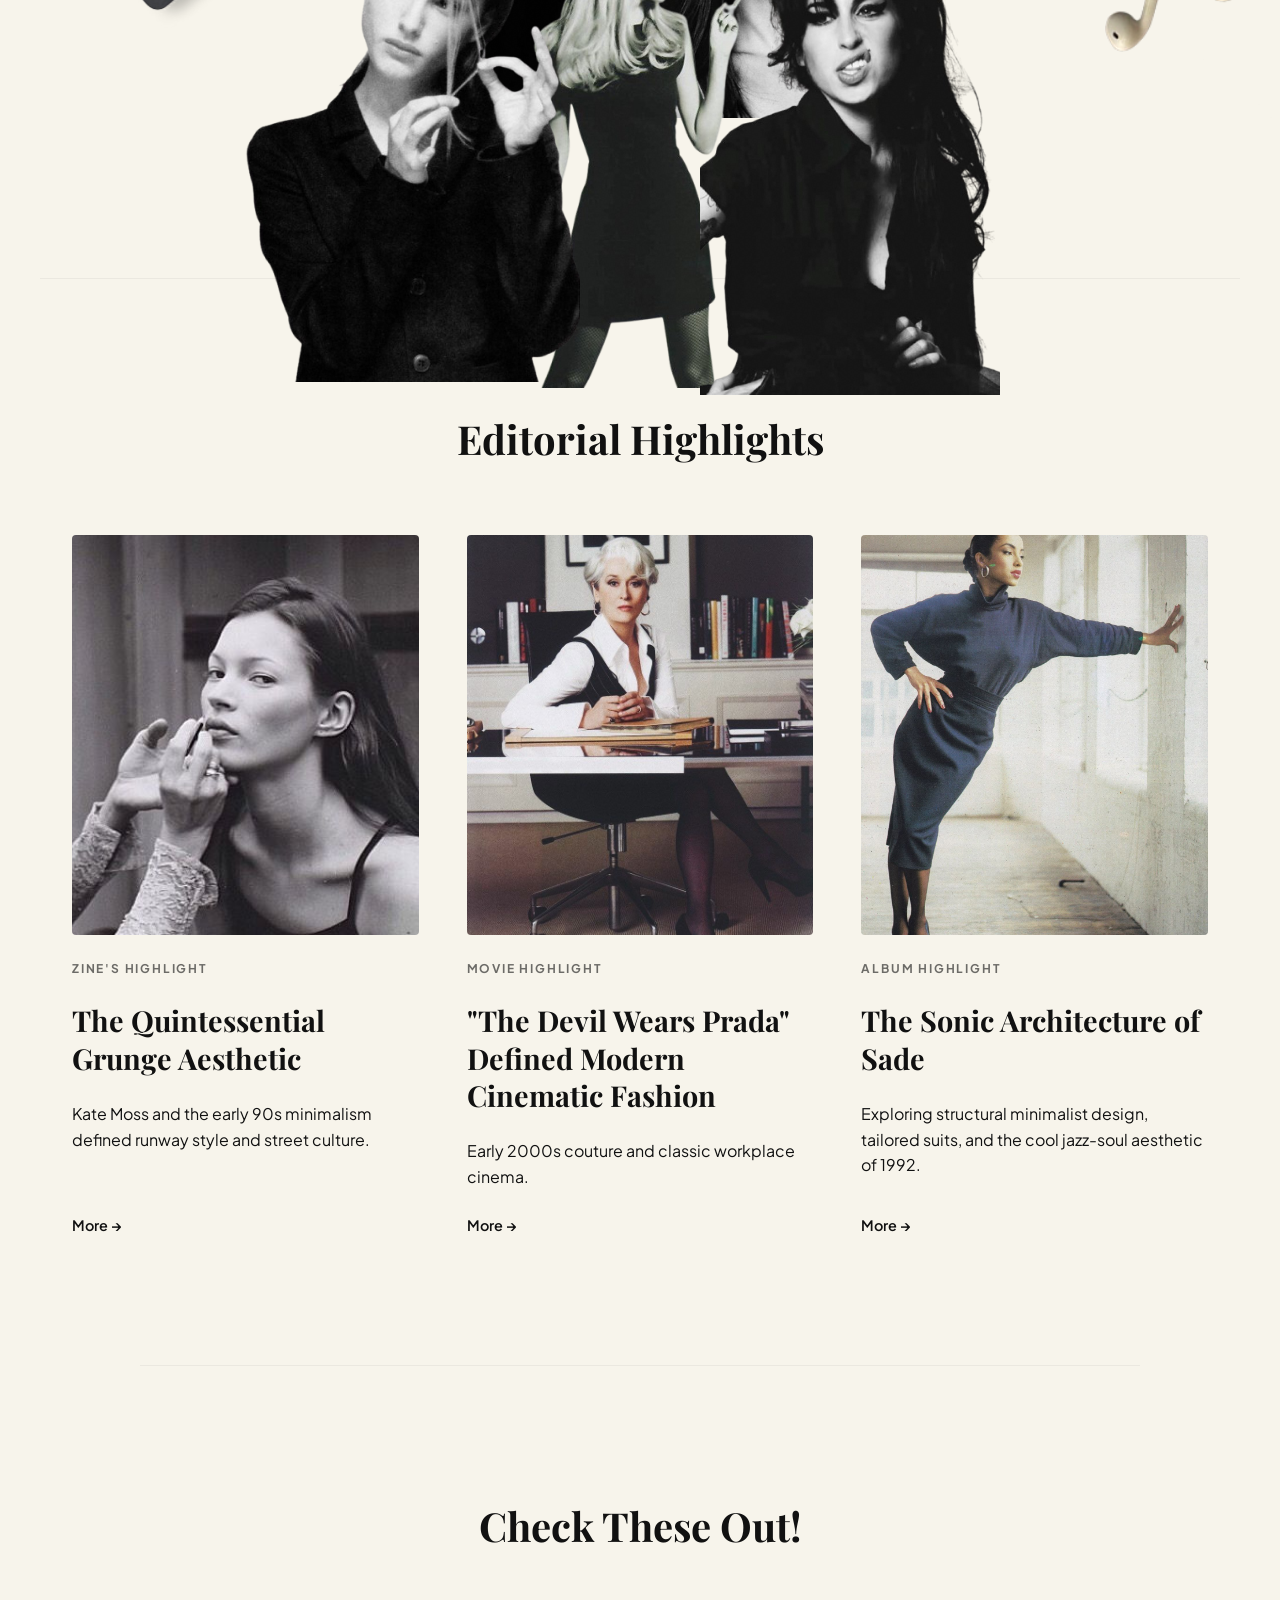
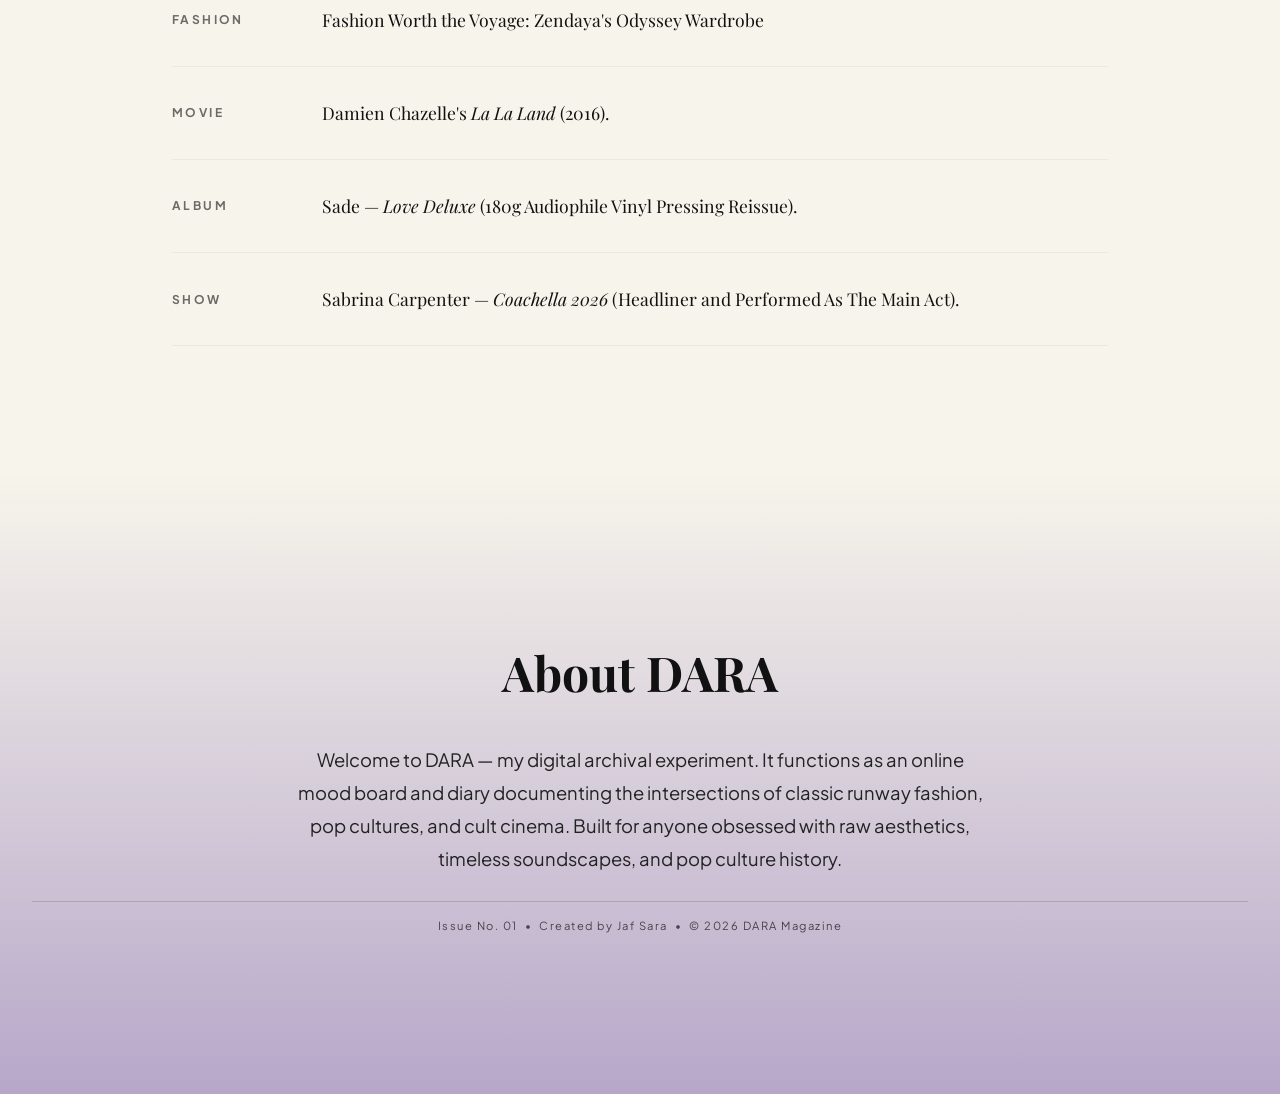
==== commit ed25a3cc: "Update magazine.html" ====
--- a/magazine.html
+++ b/magazine.html
@@ -1035,7 +1035,7 @@
             <img class="article-img" src="img/kateM.jpg" alt="Fashion Highlight">
             <span class="article-tag">Zine's Highlight</span>
             <h3 class="article-title">The Quintessential Grunge Aesthetic</h3>
-            <p>How Kate Moss and the early 90s minimalism redefined runway style and street culture.</p>
+            <p>Kate Moss and the early 90s minimalism defined runway style and street culture.</p>
     <!-- Triggers the Kate Moss lookbook popup directly -->
     <a href="javascript:void(0)" onclick="openLookbook('Kate Moss', 'img/lookbooks/lookbooks/Kate Moss.png', 'The quintessential grunge aesthetic, defining 90s cool.')" class="article-link">More &rarr;</a>
 </article>
@@ -1044,8 +1044,8 @@
             <article id="movie" class="article-card">
                 <img class="article-img" src="img/DWP.jpg" alt="Cinema Still">
                 <span class="article-tag">Movie Highlight</span>
-                <h3 class="article-title">How "The Devil Wears Prada" Defined Modern Cinematic Fashion</h3>
-                <p>Analyzing the exact intersection of early 2000s couture and classic workplace cinema.</p>
+                <h3 class="article-title"> "The Devil Wears Prada" Defined Modern Cinematic Fashion</h3>
+                <p> Early 2000s couture and classic workplace cinema.</p>
                 <a href="javascript:void(0)" onclick="togglePanel('moviePanel', 'prada-entry')" class="article-link">More &rarr;</a>
 </article>
 
@@ -1068,12 +1068,12 @@
             
             <div class="recommend-item">
                 <div class="recommend-category">Fashion</div>
-                <div class="recommend-content">Deconstructed Linen Balaclavas & Distressed Raw Denim Overlays.</div>
+                <div class="recommend-content">Fashion Worth the Voyage: Zendaya's Odyssey Wardrobe</div>
             </div>
 
             <div class="recommend-item">
                 <div class="recommend-category">Movie</div>
-                <div class="recommend-content">Wong Kar-wai's <em>In the Mood for Love</em> (Remastered Wardrobe Retrospective).</div>
+                <div class="recommend-content">Damien Chazelle's <em>La La Land</em> (2016).</div>
             </div>
 
             <div class="recommend-item">
@@ -1093,7 +1093,7 @@
     <section class="about-section">
         <div class="about-container">
             <h2>About DARA</h2>
-            <p>Welcome to DARA — my digital archival experiment. It functions as an online mood board and critical diary documenting the intersections of classic runway fashion, dark synth-pop subcultures, and cult cinematic framing. Built for anyone obsessed with raw aesthetics, timeless soundscapes, and design history.</p>
+            <p>Welcome to DARA — my digital archival experiment. It functions as an online mood board and diary documenting the intersections of classic runway fashion, pop cultures, and cult cinema. Built for anyone obsessed with raw aesthetics, timeless soundscapes, and pop culture history.</p>
         </div>
 		<footer class="dara-footer">
         Issue No. 01 &nbsp;•&nbsp; Created by Jaf Sara &nbsp;•&nbsp; © 2026 DARA Magazine
@@ -1129,9 +1129,9 @@
             <div class="panel-card">
                 <img class="panel-card-img" src="img/fallenangels.jpg" alt="Cinema Film">
                 <span class="panel-card-meta">Director Spotlight</span>
-                <h4 class="panel-card-title">Wong Kar-wai's Use of Color</h4>
-                <p class="panel-card-desc">An exploration of saturated greens, melancholy blues, and crimson red tones in 90s Hong Kong cinema.</p>
-                <a href="https://www.youtube.com/watch?v=oy60XQ4U048&t=510s" onclick="closeAllPanels()" style="font-size: 0.85rem; font-weight: 700; text-decoration: underline;">Watch The Makings of</a>
+                <h4 class="panel-card-title">Wong Kar-wai's</h4>
+                <p class="panel-card-desc">An exploration of the man, the myth, and the legend of 90s Hong Kong cinema.</p>
+                <a href="https://www.youtube.com/watch?v=oy60XQ4U048&t=510s" onclick="closeAllPanels()" style="font-size: 0.85rem; font-weight: 700; text-decoration: underline;">Watch This Interview</a>
             </div>
 
             <!-- Curated Entry 2 -->
@@ -1156,18 +1156,18 @@
             <!-- Curated Entry 1 -->
             <div class="panel-card">
                 <img class="panel-card-img" src="img/musicsection1.jpg" alt="Vinyl record">
-                <span class="panel-card-meta">Subculture Sound</span>
-                <h4 class="panel-card-title">The Evolution of R & B</h4>
-                <p class="panel-card-desc">From late 1930s  to modern synthesizer-heavy analog revivals.</p>
-                <a href="https://www.youtube.com/watch?v=LKesZBblmRc" onclick="closeAllPanels()" style="font-size: 0.85rem; font-weight: 700; text-decoration: underline;">TELL ME WHYYY </a>
+                <span class="panel-card-meta">New Artist's</span>
+                <h4 class="panel-card-title">Sabrina Carpenter's Recent Rise As A Global Popstar </h4>
+                <p class="panel-card-desc">How her latest album solidified her sound.</p>
+                <a href="https://www.youtube.com/watch?v=mAHvku56EPo" onclick="closeAllPanels()" style="font-size: 0.85rem; font-weight: 700; text-decoration: underline;">The Makings Of "Man's Best Friend </a>
             </div>
 
             <!-- Curated Entry 2 -->
             <div class="panel-card" id="sade-entry">
     <img class="panel-card-img" src="img/sadetitle.jpg" alt="Synth Deck">
                 <span class="panel-card-meta">Album Analysis</span>
-                <h4 class="panel-card-title">Sade's Cool Jazz Minimalisms</h4>
-                <p class="panel-card-desc">A production breakdown of the empty spaces, clean basslines, and tight horn arrangements in "Love Deluxe".</p>
+                <h4 class="panel-card-title">The Album That Polished Sade's Cool Jazz Minimalisms</h4>
+                <p class="panel-card-desc">A production Highlight of the empty spaces, clean basslines, and tight horn arrangements in "Promise".</p>
                 <a href="https://www.youtube.com/watch?v=qpImxhappVA" style="font-size: 0.85rem; font-weight: 700; text-decoration: underline;">Listen UP!</a>
             </div>
         </div>
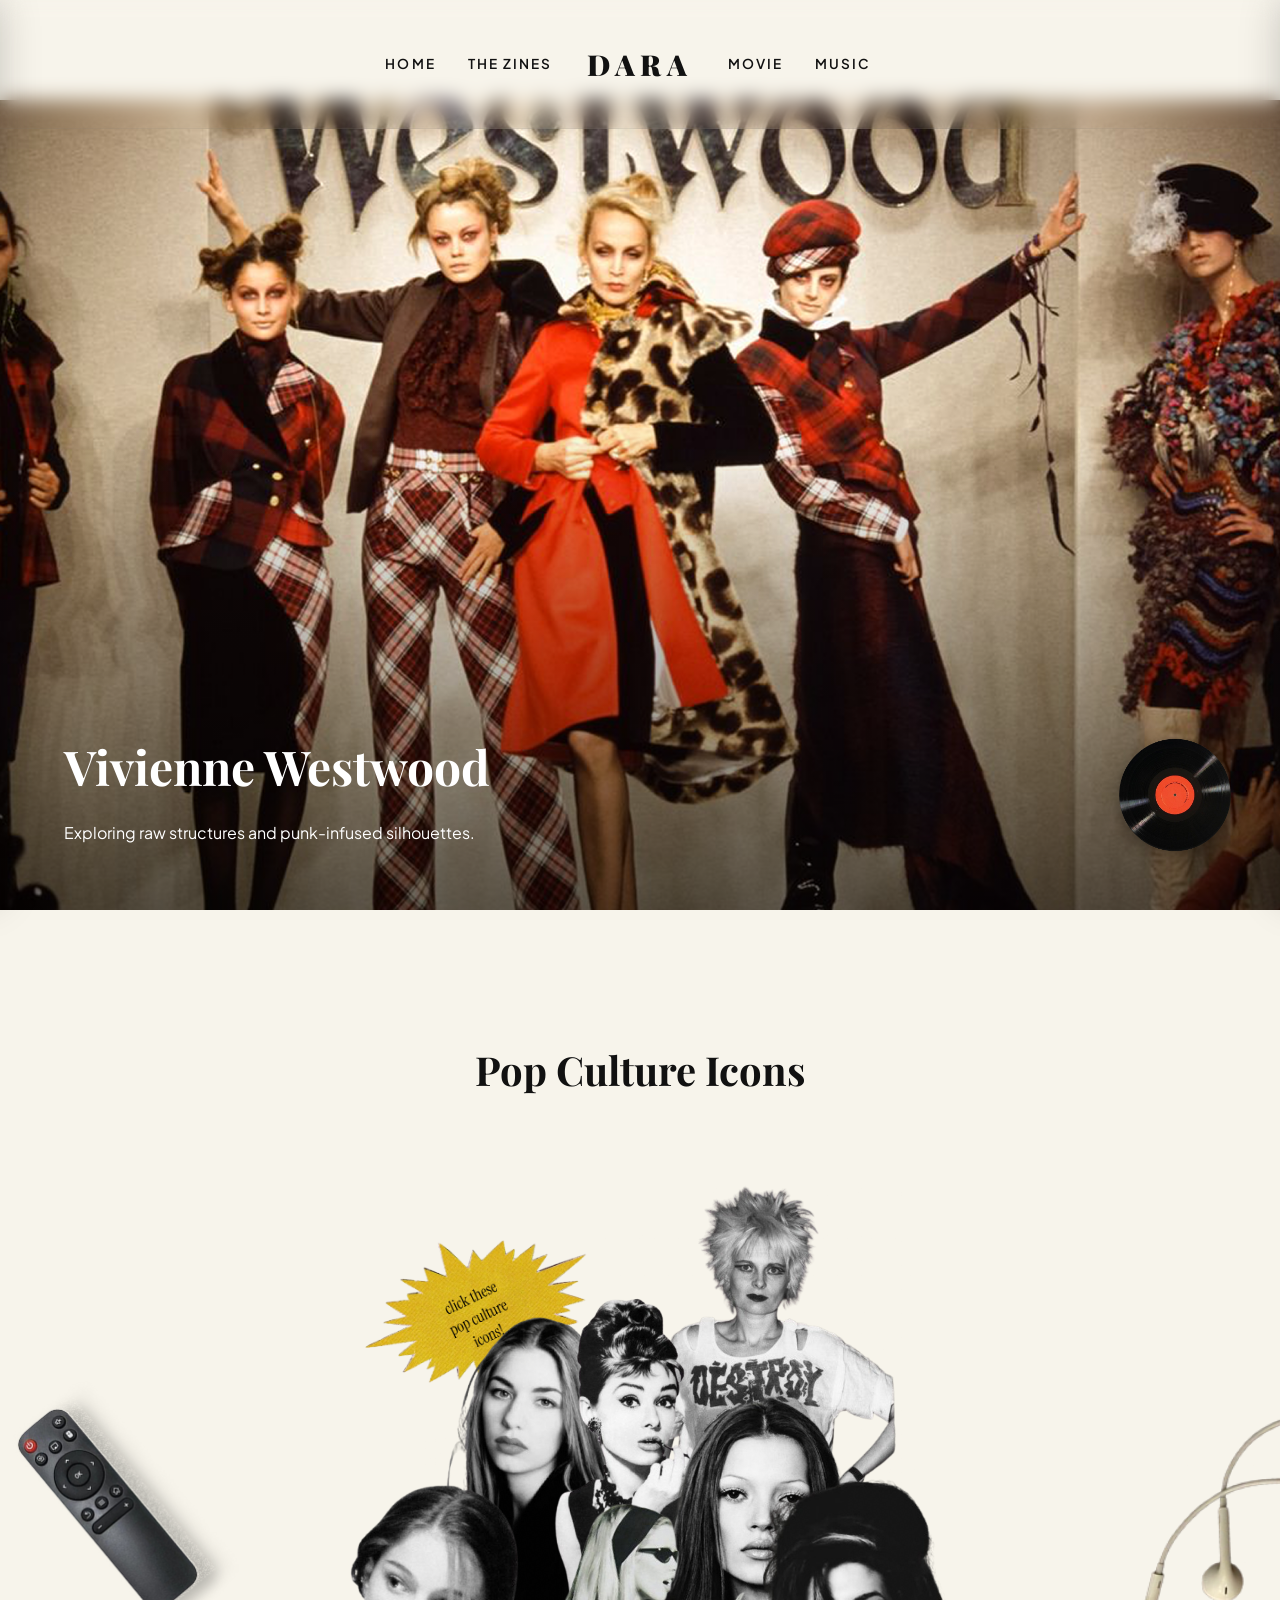
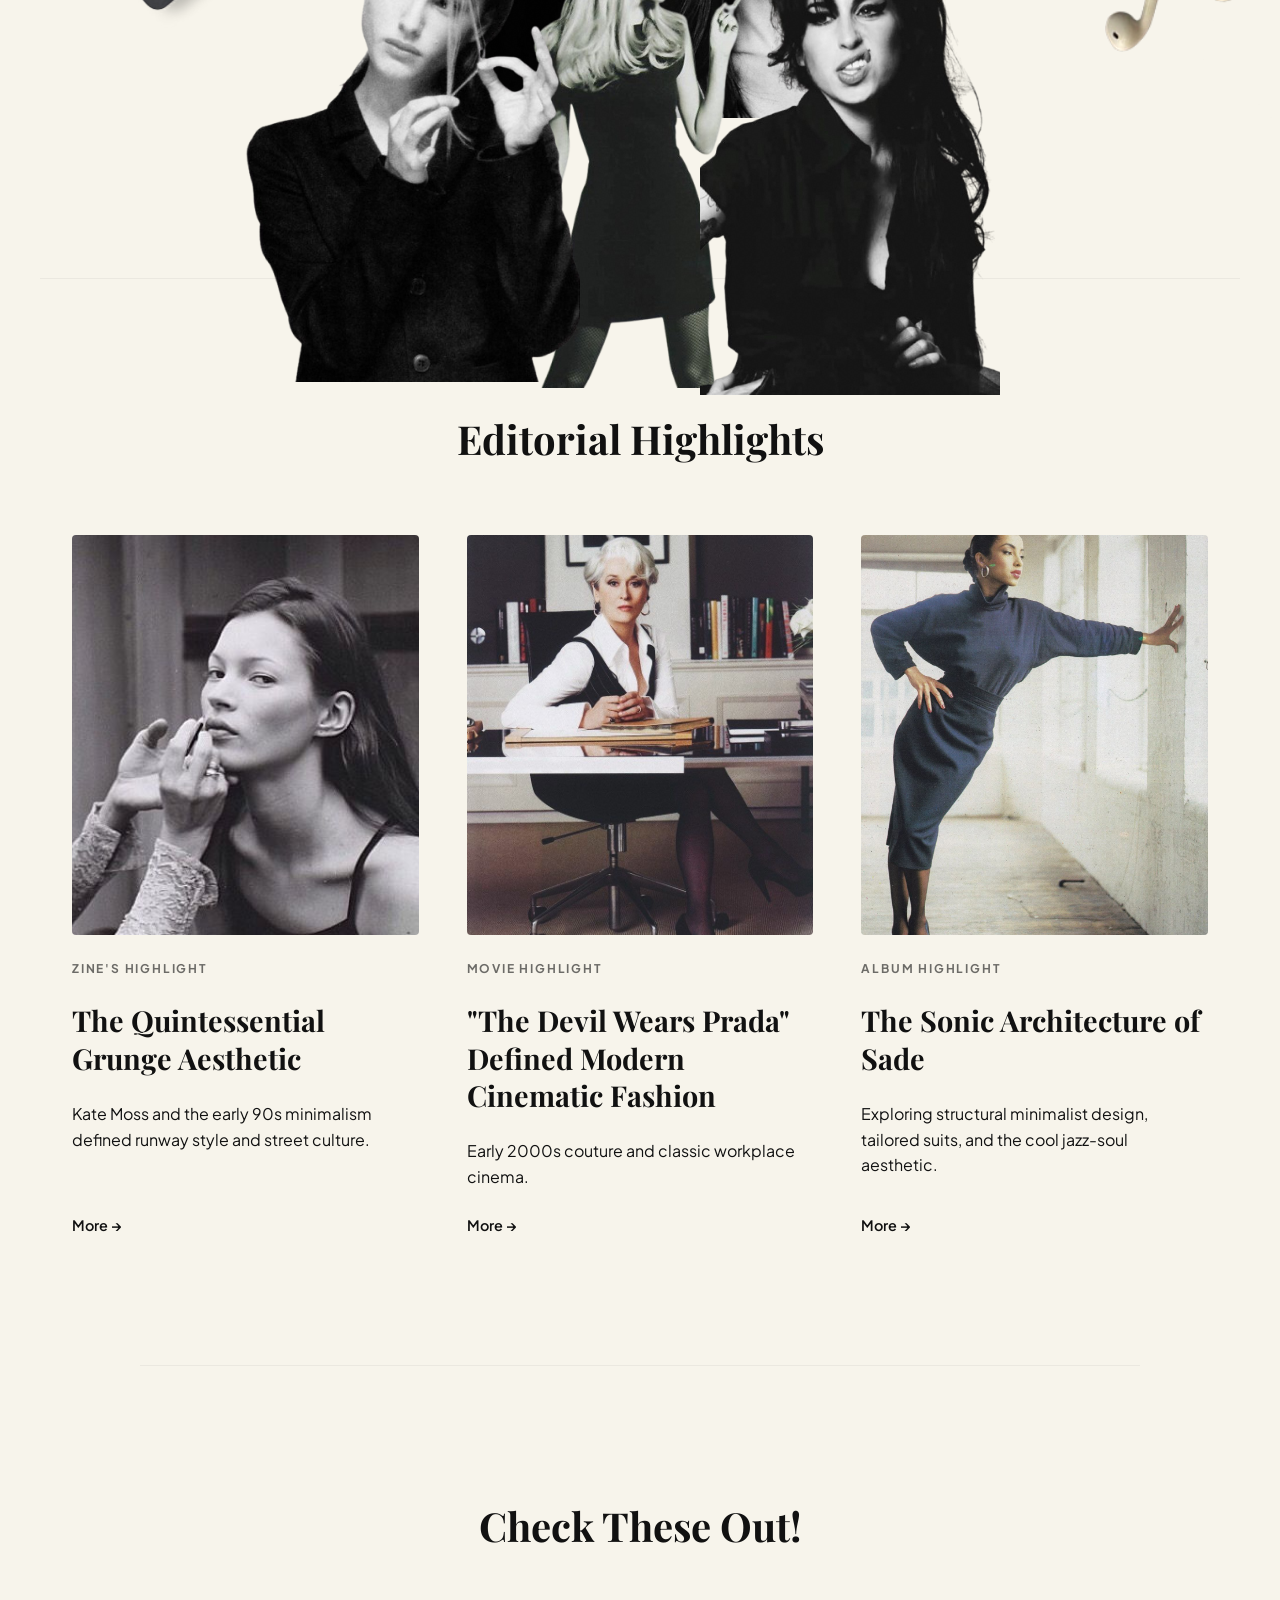
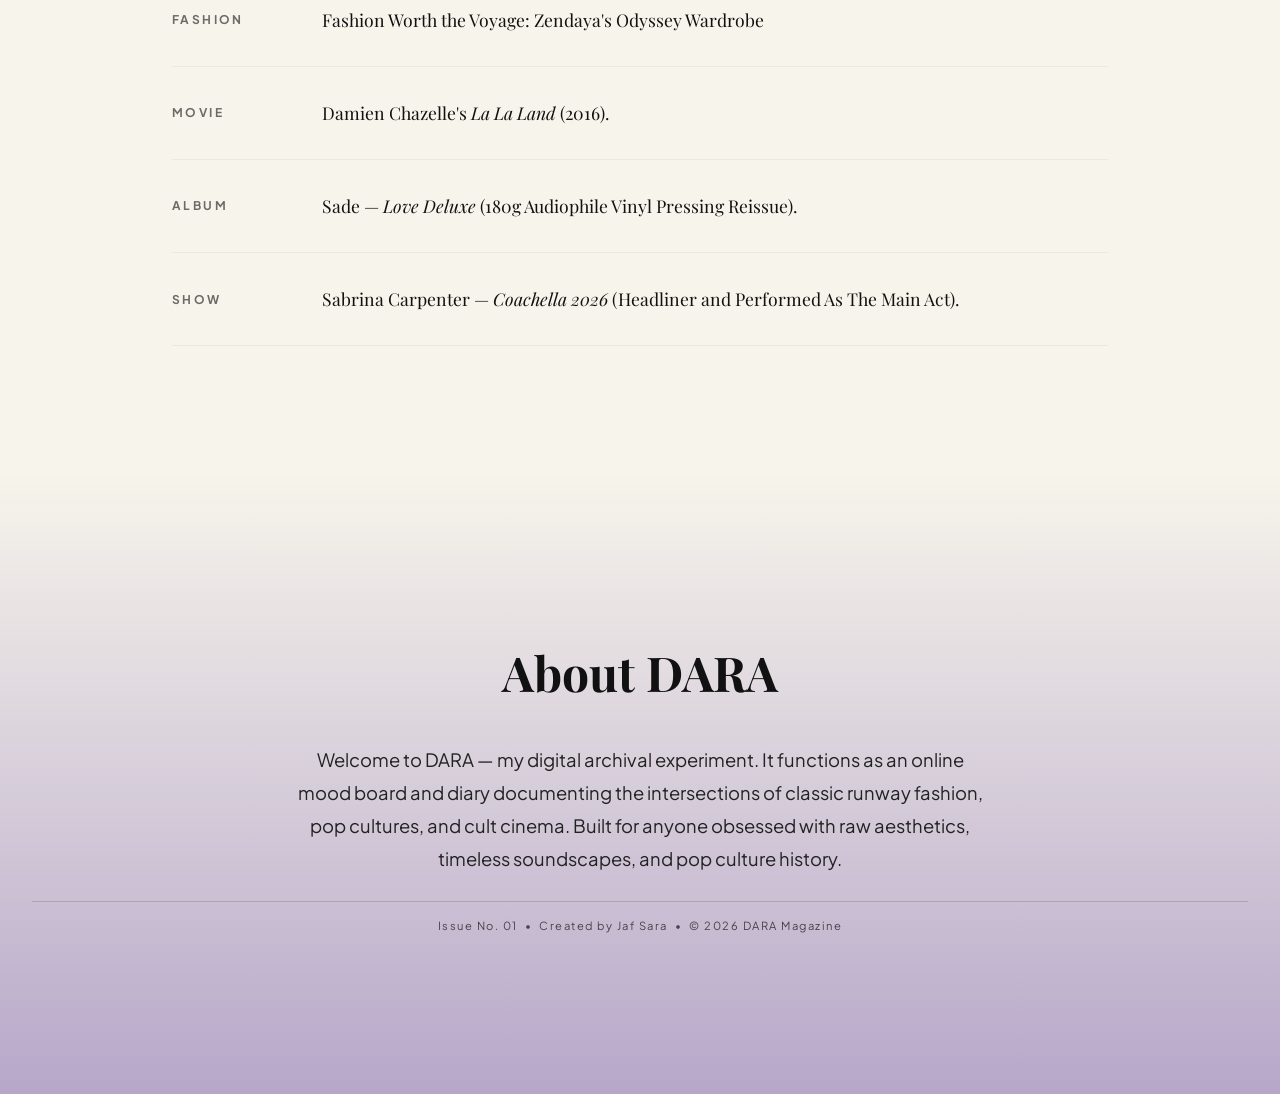
==== commit f2db269b: "Update magazine.html" ====
--- a/magazine.html
+++ b/magazine.html
@@ -1054,7 +1054,7 @@
                 <img class="article-img" src="img/Sade.jpg" alt="Vinyl Archive">
                 <span class="article-tag">Album Highlight</span>
                 <h3 class="article-title">The Sonic Architecture of Sade</h3>
-                <p>Exploring structural minimalist design, tailored suits, and the cool jazz-soul aesthetic of 1992.</p>
+                <p>Exploring structural minimalist design, tailored suits, and the cool jazz-soul aesthetic.</p>
                 <a href="javascript:void(0)" onclick="togglePanel('musicPanel', 'sade-entry')" class="article-link">More &rarr;</a>
 </article>
 
@@ -1129,7 +1129,7 @@
             <div class="panel-card">
                 <img class="panel-card-img" src="img/fallenangels.jpg" alt="Cinema Film">
                 <span class="panel-card-meta">Director Spotlight</span>
-                <h4 class="panel-card-title">Wong Kar-wai's</h4>
+                <h4 class="panel-card-title">Wong Kar-wai</h4>
                 <p class="panel-card-desc">An exploration of the man, the myth, and the legend of 90s Hong Kong cinema.</p>
                 <a href="https://www.youtube.com/watch?v=oy60XQ4U048&t=510s" onclick="closeAllPanels()" style="font-size: 0.85rem; font-weight: 700; text-decoration: underline;">Watch This Interview</a>
             </div>
@@ -1137,7 +1137,7 @@
             <!-- Curated Entry 2 -->
             <div class="panel-card" id="prada-entry">
     <img class="panel-card-img" src="img/andy.jpg" alt="cinema">
-                <span class="panel-card-meta">Costume Archives</span>
+                <span class="panel-card-meta">Chick Flick</span>
                 <h4 class="panel-card-title">Making a Timeless capsule</h4>
                 <p class="panel-card-desc">How Devil Wears Prada, encapsulates.</p>
                 <a href="https://www.youtube.com/watch?v=-rDTRuCOs9g" style="font-size: 0.85rem; font-weight: 700; text-decoration: underline;">Watch The Best Scene Ever Written</a>
@@ -1155,11 +1155,11 @@
         <div class="panel-content-list">
             <!-- Curated Entry 1 -->
             <div class="panel-card">
-                <img class="panel-card-img" src="img/musicsection1.jpg" alt="Vinyl record">
+                <img class="panel-card-img" src="img/sabrina.jpg" alt="Vinyl record">
                 <span class="panel-card-meta">New Artist's</span>
                 <h4 class="panel-card-title">Sabrina Carpenter's Recent Rise As A Global Popstar </h4>
                 <p class="panel-card-desc">How her latest album solidified her sound.</p>
-                <a href="https://www.youtube.com/watch?v=mAHvku56EPo" onclick="closeAllPanels()" style="font-size: 0.85rem; font-weight: 700; text-decoration: underline;">The Makings Of "Man's Best Friend </a>
+                <a href="https://www.youtube.com/watch?v=mAHvku56EPo" onclick="closeAllPanels()" style="font-size: 0.85rem; font-weight: 700; text-decoration: underline;">The Makings Of "Man's Best Friend"</a>
             </div>
 
             <!-- Curated Entry 2 -->
